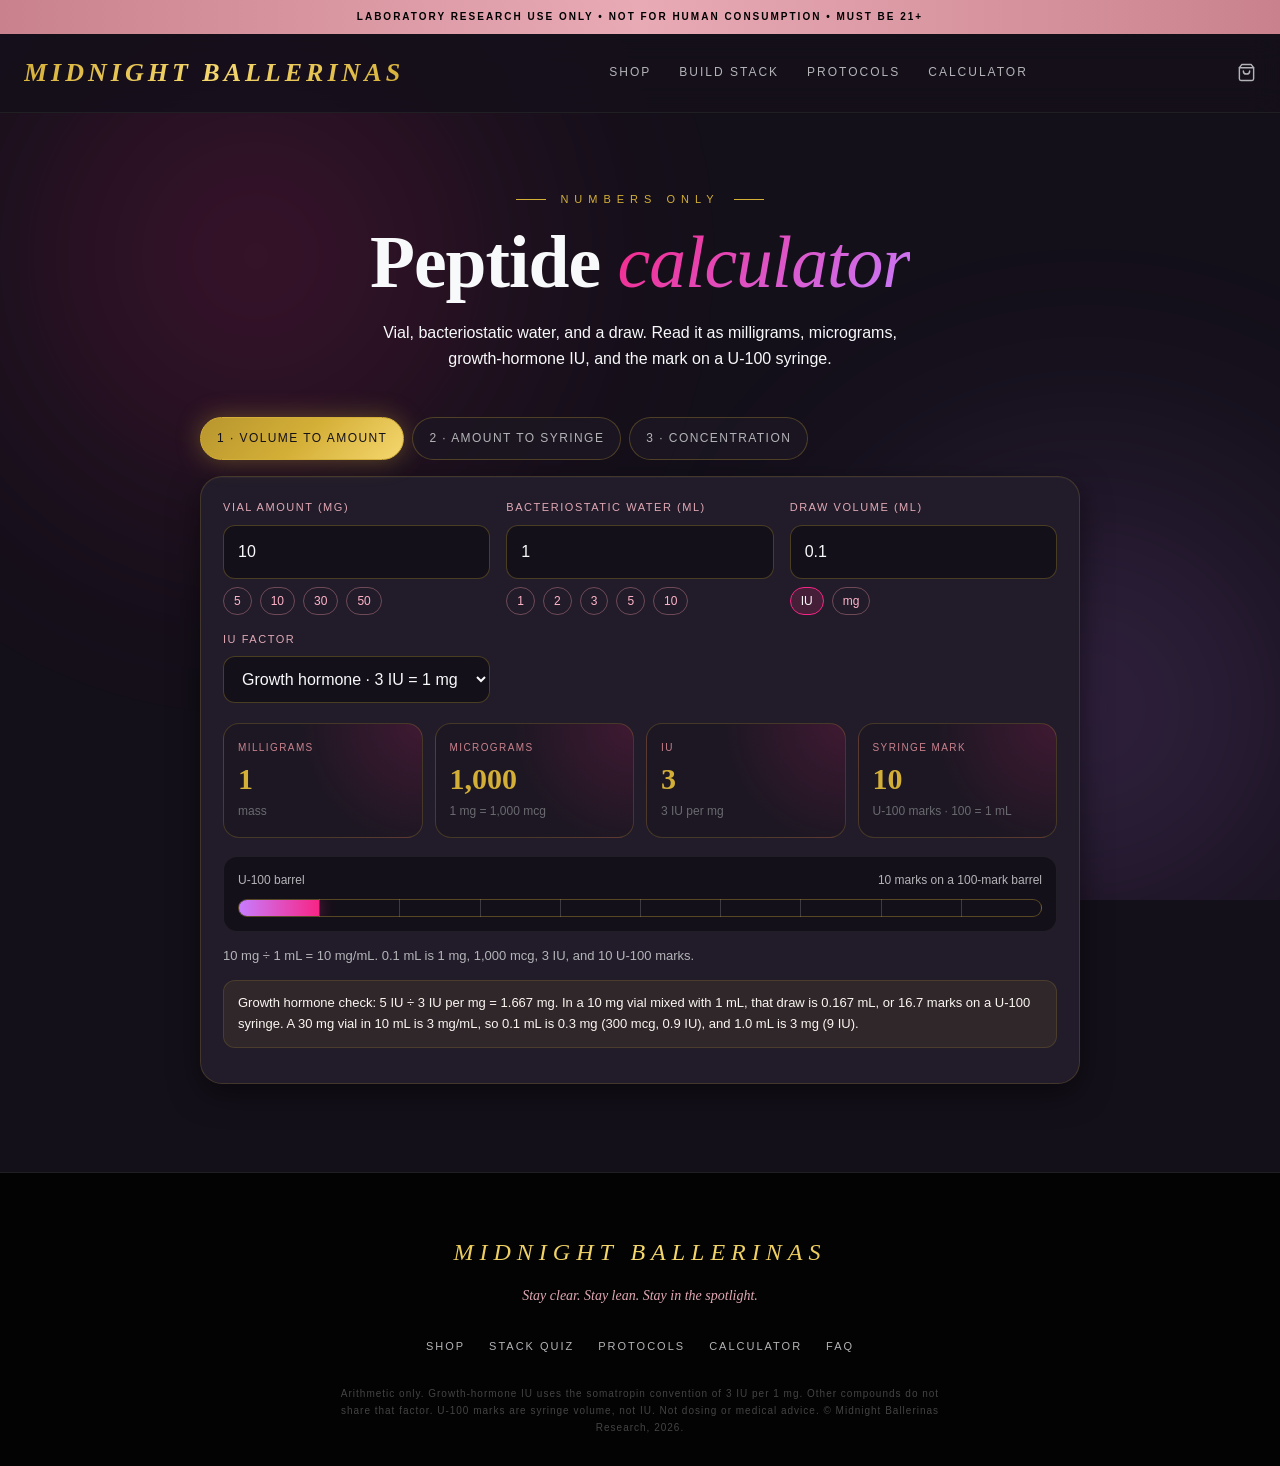
==== calculator.html @ 1d558660 "Add peptide concentration calculator" ====
<!DOCTYPE html>
<html lang="en">
<head>
  <meta charset="UTF-8" />
  <meta name="viewport" content="width=device-width, initial-scale=1.0" />
  <title>Peptide Calculator | Midnight Ballerinas</title>
  <meta name="description" content="Number-only peptide calculator. Vial amount and bacteriostatic water converted to mg, mcg, growth-hormone IU, and U-100 syringe marks." />
  <link rel="stylesheet" href="style.css" />
  <style>
    .calc-page { position: relative; z-index: 1; }
    .calc-hero { text-align: center; padding: 72px 24px 10px; }
    .calc-hero h1 {
      font-family: var(--font-display);
      font-weight: 700;
      font-size: clamp(2.6rem, 7vw, 4.6rem);
      line-height: 0.95;
      margin: 0;
      letter-spacing: -1px;
    }
    .calc-hero h1 em {
      font-style: italic;
      font-weight: 400;
      background: linear-gradient(135deg, var(--neon-pink), var(--neon-purple));
      -webkit-background-clip: text;
      background-clip: text;
      -webkit-text-fill-color: transparent;
    }
    .calc-shell { max-width: 920px; margin: 0 auto; padding: 8px 20px 88px; }
    .calc-tabs { display: flex; gap: 8px; flex-wrap: wrap; margin: 28px 0 16px; }
    .calc-tab {
      appearance: none;
      border: 1px solid rgba(212, 175, 55, 0.28);
      background: rgba(28, 23, 34, 0.8);
      color: var(--text-secondary);
      border-radius: 999px;
      padding: 11px 16px;
      cursor: pointer;
      font: inherit;
      font-size: 12px;
      letter-spacing: 0.12em;
      text-transform: uppercase;
    }
    .calc-tab.active {
      color: #14101a;
      border-color: var(--gold);
      background: linear-gradient(135deg, var(--gold-soft), var(--gold), #f5d76e);
      box-shadow: var(--shadow-glow-gold);
    }
    .calc-card {
      background: var(--card-bg);
      border: 1px solid rgba(212, 175, 55, 0.18);
      border-radius: var(--radius-lg);
      padding: 22px;
      box-shadow: var(--shadow-card);
    }
    .calc-grid { display: grid; grid-template-columns: repeat(auto-fit, minmax(210px, 1fr)); gap: 16px; }
    .calc-field label {
      display: block;
      font-size: 11px;
      letter-spacing: 0.14em;
      text-transform: uppercase;
      margin-bottom: 8px;
      color: var(--rose-gold-soft);
    }
    .calc-field input, .calc-field select {
      width: 100%;
      box-sizing: border-box;
      border-radius: 12px;
      border: 1px solid rgba(212, 175, 55, 0.28);
      background: #14101a;
      color: var(--text-primary);
      padding: 13px 14px;
      font: inherit;
    }
    .calc-field input:focus, .calc-field select:focus {
      outline: none;
      border-color: var(--neon-pink);
      box-shadow: 0 0 0 3px rgba(247, 37, 133, 0.18);
    }
    .calc-presets { display: flex; gap: 8px; flex-wrap: wrap; margin-top: 8px; }
    .calc-presets button, .unit-toggle button {
      appearance: none;
      border: 1px solid rgba(201, 130, 141, 0.45);
      background: transparent;
      color: var(--blush);
      border-radius: 999px;
      padding: 6px 10px;
      cursor: pointer;
      font-size: 12px;
    }
    .calc-presets button:hover, .unit-toggle button:hover { border-color: var(--gold); color: var(--gold); }
    .unit-toggle { display: flex; gap: 8px; margin-top: 8px; }
    .unit-toggle button.active {
      background: rgba(247, 37, 133, 0.16);
      border-color: var(--neon-pink);
      color: var(--text-primary);
    }
    .calc-results { display: grid; grid-template-columns: repeat(4, 1fr); gap: 12px; margin-top: 20px; }
    .calc-result {
      border-radius: 16px;
      padding: 16px 14px;
      background:
        radial-gradient(circle at top right, rgba(247, 37, 133, 0.16), transparent 55%),
        #1c1722;
      border: 1px solid rgba(212, 175, 55, 0.22);
    }
    .calc-result span {
      display: block;
      font-size: 10px;
      letter-spacing: 0.14em;
      text-transform: uppercase;
      color: var(--rose-gold);
    }
    .calc-result strong {
      display: block;
      margin-top: 8px;
      font-family: var(--font-display);
      font-size: 30px;
      font-weight: 600;
      line-height: 1;
      color: var(--gold);
    }
    .calc-result em { display: block; margin-top: 8px; font-style: normal; font-size: 12px; color: var(--text-muted); }
    .syringe {
      margin-top: 18px;
      padding: 14px;
      border-radius: 14px;
      background: #14101a;
      border: 1px solid rgba(255, 255, 255, 0.06);
    }
    .syringe-top { display: flex; justify-content: space-between; font-size: 12px; color: var(--text-secondary); margin-bottom: 8px; }
    .syringe-track {
      height: 18px;
      border-radius: 999px;
      background: repeating-linear-gradient(90deg, rgba(248,249,250,0.18) 0 1px, transparent 1px 10%);
      border: 1px solid rgba(212, 175, 55, 0.35);
      overflow: hidden;
    }
    .syringe-fill {
      height: 100%;
      width: 0;
      background: linear-gradient(90deg, var(--neon-purple), var(--neon-pink));
      box-shadow: 0 0 16px var(--neon-glow);
    }
    .calc-note, .calc-example { margin-top: 14px; font-size: 13px; line-height: 1.6; color: var(--text-secondary); }
    .calc-example {
      padding: 12px 14px;
      border-radius: 12px;
      background: rgba(212, 175, 55, 0.08);
      border: 1px solid rgba(212, 175, 55, 0.16);
      color: var(--clinical-cream);
    }
    @media (max-width: 800px) { .calc-results { grid-template-columns: 1fr 1fr; } }
    @media (max-width: 520px) { .calc-results { grid-template-columns: 1fr; } }
  </style>
</head>
<body>
  <div class="ambient-glow"></div>
  <div class="disclaimer">Laboratory Research Use Only • Not for Human Consumption • Must Be 21+</div>

  <nav>
    <a href="index.html" class="logo">MIDNIGHT BALLERINAS</a>
    <div class="nav-links">
      <a href="shop.html">Shop</a>
      <a href="quiz.html">Build Stack</a>
      <a href="protocols.html">Protocols</a>
      <a href="calculator.html">Calculator</a>
    </div>
    <a href="cart.html" class="nav-cart" aria-label="Basket">
      <svg width="19" height="19" viewBox="0 0 24 24" fill="none" stroke="currentColor" stroke-width="1.8" stroke-linecap="round" stroke-linejoin="round">
        <path d="M6 2L3 6v14a2 2 0 002 2h14a2 2 0 002-2V6l-3-4z"/><line x1="3" y1="6" x2="21" y2="6"/><path d="M16 10a4 4 0 01-8 0"/>
      </svg>
      <span class="nav-cart-badge" style="display:none;">0</span>
    </a>
    <div id="mobile-menu" onclick="document.querySelector('.nav-links').style.display = (document.querySelector('.nav-links').style.display === 'flex' ? 'none' : 'flex')">Menu</div>
  </nav>

  <div class="calc-page">
    <section class="calc-hero">
      <div class="hero-eyebrow">Numbers only</div>
      <h1>Peptide <em>calculator</em></h1>
      <p class="lede" style="max-width: 560px; margin: 22px auto 0;">
        Vial, bacteriostatic water, and a draw. Read it as milligrams, micrograms, growth-hormone IU, and the mark on a U-100 syringe.
      </p>
    </section>

    <div class="calc-shell">
      <div class="calc-tabs" role="tablist">
        <button class="calc-tab active" type="button" data-mode="draw">1 · Volume to amount</button>
        <button class="calc-tab" type="button" data-mode="target">2 · Amount to syringe</button>
        <button class="calc-tab" type="button" data-mode="strength">3 · Concentration</button>
      </div>

      <div class="calc-card">
        <div class="calc-grid">
          <div class="calc-field">
            <label for="vial">Vial amount (mg)</label>
            <input id="vial" type="number" min="0" step="any" value="10" />
            <div class="calc-presets" data-for="vial">
              <button type="button" data-value="5">5</button>
              <button type="button" data-value="10">10</button>
              <button type="button" data-value="30">30</button>
              <button type="button" data-value="50">50</button>
            </div>
          </div>
          <div class="calc-field">
            <label for="water">Bacteriostatic water (mL)</label>
            <input id="water" type="number" min="0" step="any" value="1" />
            <div class="calc-presets" data-for="water">
              <button type="button" data-value="1">1</button>
              <button type="button" data-value="2">2</button>
              <button type="button" data-value="3">3</button>
              <button type="button" data-value="5">5</button>
              <button type="button" data-value="10">10</button>
            </div>
          </div>
          <div class="calc-field" id="draw-field">
            <label for="draw" id="draw-label">Draw volume (mL)</label>
            <input id="draw" type="number" min="0" step="any" value="0.1" />
            <div class="unit-toggle" id="unit-toggle" hidden>
              <button type="button" data-unit="iu" class="active">IU</button>
              <button type="button" data-unit="mg">mg</button>
            </div>
          </div>
          <div class="calc-field">
            <label for="factor">IU factor</label>
            <select id="factor">
              <option value="3">Growth hormone · 3 IU = 1 mg</option>
              <option value="custom">Custom IU per mg</option>
            </select>
            <input id="custom-factor" type="number" min="0" step="any" value="3" hidden style="margin-top:8px;" />
          </div>
        </div>

        <div class="calc-results">
          <div class="calc-result"><span id="mg-label">Milligrams</span><strong id="mg-out">—</strong><em>mass</em></div>
          <div class="calc-result"><span id="mcg-label">Micrograms</span><strong id="mcg-out">—</strong><em>1 mg = 1,000 mcg</em></div>
          <div class="calc-result"><span id="iu-label">IU</span><strong id="iu-out">—</strong><em id="iu-note">somatropin convention</em></div>
          <div class="calc-result"><span id="unit-label">Syringe</span><strong id="unit-out">—</strong><em>U-100 marks · 100 = 1 mL</em></div>
        </div>

        <div class="syringe">
          <div class="syringe-top"><span>U-100 barrel</span><span id="syringe-caption">0 marks</span></div>
          <div class="syringe-track"><div class="syringe-fill" id="syringe-fill"></div></div>
        </div>
        <p class="calc-note" id="formula"></p>
        <p class="calc-example" id="example"></p>
      </div>
    </div>
  </div>

  <footer>
    <div class="footer-logo">MIDNIGHT BALLERINAS</div>
    <div class="footer-tagline">Stay clear. Stay lean. Stay in the spotlight.</div>
    <div class="footer-links">
      <a href="shop.html">Shop</a>
      <a href="quiz.html">Stack Quiz</a>
      <a href="protocols.html">Protocols</a>
      <a href="calculator.html">Calculator</a>
      <a href="faq.html">FAQ</a>
    </div>
    <div class="footer-fineprint">
      Arithmetic only. Growth-hormone IU uses the somatropin convention of 3 IU per 1 mg. Other compounds do not share that factor. U-100 marks are syringe volume, not IU. Not dosing or medical advice.
      © Midnight Ballerinas Research, 2026.
    </div>
  </footer>

  <script src="cart.js"></script>
  <script>
    const vial = document.getElementById('vial');
    const water = document.getElementById('water');
    const draw = document.getElementById('draw');
    const factorSelect = document.getElementById('factor');
    const customFactor = document.getElementById('custom-factor');
    const drawField = document.getElementById('draw-field');
    const drawLabel = document.getElementById('draw-label');
    const unitToggle = document.getElementById('unit-toggle');
    let mode = 'draw';
    let targetUnit = 'iu';

    function fmt(n, digits) {
      if (!Number.isFinite(n)) return '—';
      const abs = Math.abs(n);
      const d = digits != null ? digits : (abs >= 100 ? 1 : abs >= 10 ? 2 : 3);
      return n.toLocaleString('en-GB', { maximumFractionDigits: d });
    }

    function iuPerMg() {
      if (factorSelect.value === 'custom') return Number(customFactor.value);
      return Number(factorSelect.value);
    }

    function calculate() {
      const vialMg = Number(vial.value);
      const waterMl = Number(water.value);
      const third = Number(draw.value);
      const factor = iuPerMg();
      const perMl = vialMg > 0 && waterMl > 0 ? vialMg / waterMl : NaN;
      const factorOk = factor > 0;
      let mg = NaN;
      let volume = NaN;

      if (mode === 'draw') {
        volume = third;
        mg = perMl * third;
      } else if (mode === 'strength') {
        volume = 1;
        mg = perMl;
      } else if (targetUnit === 'iu') {
        mg = factorOk ? third / factor : NaN;
        volume = mg / perMl;
      } else {
        mg = third;
        volume = third / perMl;
      }

      const ok = Number.isFinite(mg) && Number.isFinite(volume) && volume >= 0 && (mode === 'strength' || third > 0);
      const mcg = mg * 1000;
      const iu = mg * factor;
      const marks = volume * 100;

      document.getElementById('mg-label').textContent = mode === 'strength' ? 'Milligrams / mL' : 'Milligrams';
      document.getElementById('mcg-label').textContent = mode === 'strength' ? 'Micrograms / mL' : 'Micrograms';
      document.getElementById('iu-label').textContent = mode === 'strength' ? 'IU / mL' : 'IU';
      document.getElementById('unit-label').textContent = mode === 'strength' ? 'Syringe / mL' : 'Syringe mark';
      document.getElementById('mg-out').textContent = ok ? fmt(mg) : '—';
      document.getElementById('mcg-out').textContent = ok ? fmt(mcg, 1) : '—';
      document.getElementById('iu-out').textContent = ok && factorOk ? fmt(iu) : '—';
      document.getElementById('unit-out').textContent = ok ? fmt(marks, 1) : '—';
      document.getElementById('iu-note').textContent = factorOk ? fmt(factor, 3) + ' IU per mg' : 'set an IU factor';

      const fill = document.getElementById('syringe-fill');
      const pct = ok ? Math.max(0, Math.min(100, marks)) : 0;
      fill.style.width = pct + '%';
      document.getElementById('syringe-caption').textContent = ok
        ? fmt(marks, 1) + ' marks on a 100-mark barrel' + (marks > 100 ? ' · more than 1 mL' : '')
        : '0 marks';

      if (!ok) {
        document.getElementById('formula').textContent = 'Enter a vial amount and a water volume above zero.';
        document.getElementById('example').textContent = '';
        return;
      }

      if (mode === 'draw') {
        document.getElementById('formula').textContent =
          fmt(vialMg) + ' mg ÷ ' + fmt(waterMl) + ' mL = ' + fmt(perMl) + ' mg/mL. ' +
          fmt(volume) + ' mL is ' + fmt(mg) + ' mg, ' + fmt(mcg, 1) + ' mcg, ' + fmt(iu) + ' IU, and ' + fmt(marks, 1) + ' U-100 marks.';
      } else if (mode === 'target') {
        document.getElementById('formula').textContent =
          fmt(iu) + ' IU ÷ ' + fmt(factor, 3) + ' IU/mg = ' + fmt(mg) + ' mg. ' +
          fmt(mg) + ' mg ÷ ' + fmt(perMl) + ' mg/mL = ' + fmt(volume, 3) + ' mL, which is ' + fmt(marks, 1) + ' marks on a U-100 syringe.';
      } else {
        document.getElementById('formula').textContent =
          fmt(vialMg) + ' mg ÷ ' + fmt(waterMl) + ' mL = ' + fmt(perMl) + ' mg/mL, ' + fmt(mcg, 1) + ' mcg/mL, ' + fmt(iu) + ' IU/mL. One millilitre is 100 U-100 marks.';
      }

      document.getElementById('example').textContent =
        'Growth hormone check: 5 IU ÷ 3 IU per mg = 1.667 mg. In a 10 mg vial mixed with 1 mL, that draw is 0.167 mL, or 16.7 marks on a U-100 syringe. A 30 mg vial in 10 mL is 3 mg/mL, so 0.1 mL is 0.3 mg (300 mcg, 0.9 IU), and 1.0 mL is 3 mg (9 IU).';
    }

    document.querySelectorAll('.calc-tab').forEach((tab) => {
      tab.addEventListener('click', () => {
        mode = tab.dataset.mode;
        document.querySelectorAll('.calc-tab').forEach((t) => t.classList.toggle('active', t === tab));
        drawField.style.display = mode === 'strength' ? 'none' : '';
        unitToggle.hidden = mode !== 'target';
        drawLabel.textContent = mode === 'target'
          ? (targetUnit === 'iu' ? 'Target amount (IU)' : 'Target amount (mg)')
          : 'Draw volume (mL)';
        if (mode === 'target' && (draw.value === '0.1' || draw.value === '0.167')) draw.value = targetUnit === 'iu' ? '5' : '1.667';
        if (mode === 'draw' && (draw.value === '5' || draw.value === '1.667')) draw.value = '0.167';
        calculate();
      });
    });

    unitToggle.addEventListener('click', (event) => {
      const button = event.target.closest('button');
      if (!button) return;
      targetUnit = button.dataset.unit;
      unitToggle.querySelectorAll('button').forEach((b) => b.classList.toggle('active', b === button));
      drawLabel.textContent = targetUnit === 'iu' ? 'Target amount (IU)' : 'Target amount (mg)';
      draw.value = targetUnit === 'iu' ? '5' : '1.667';
      calculate();
    });

    document.querySelectorAll('.calc-presets').forEach((row) => {
      row.addEventListener('click', (event) => {
        const button = event.target.closest('button');
        if (!button) return;
        document.getElementById(row.dataset.for).value = button.dataset.value;
        calculate();
      });
    });

    factorSelect.addEventListener('change', () => {
      customFactor.hidden = factorSelect.value !== 'custom';
      calculate();
    });
    [vial, water, draw, customFactor].forEach((input) => input.addEventListener('input', calculate));
    calculate();
  </script>
</body>
</html>
---- style.css ----
/* ============================================
   MIDNIGHT BALLERINA — Dark Glamour System
   ============================================ */

:root {
  --bg-dark: #14101a;
  --bg-elevated: #1c1722;
  --card-bg: #221c2a;
  --card-bg-hover: #2a2233;
  --border-subtle: #1f1f24;
  --border-gold: #2a2317;

  --gold: #D4AF37;
  --gold-soft: #b8962e;
  --gold-glow: rgba(212, 175, 55, 0.35);

  --neon-pink: #F72585;
  --neon-pink-soft: #ff6ba8;
  --neon-purple: #C77DFF;
  --neon-glow: rgba(247, 37, 133, 0.45);

  --rose-gold: #C9828D;
  --rose-gold-soft: #e0a8b4;
  --blush: #FFB4C8;
  --clinical-white: #F8F9FA;
  --clinical-cream: #faf6f1;

  --text-primary: #F8F9FA;
  --text-secondary: #b4b4b8;
  --text-muted: #6a6a70;

  --font-display: 'Playfair Display', 'Cormorant Garamond', Georgia, serif;
  --font-sans: 'Inter', -apple-system, BlinkMacSystemFont, 'Segoe UI', sans-serif;

  --radius-sm: 8px;
  --radius-md: 14px;
  --radius-lg: 22px;

  --shadow-card: 0 10px 30px rgba(0, 0, 0, 0.5), 0 1px 0 rgba(255, 255, 255, 0.03) inset;
  --shadow-glow-pink: 0 0 30px rgba(247, 37, 133, 0.4), 0 0 60px rgba(199, 125, 255, 0.25);
  --shadow-glow-gold: 0 0 25px rgba(212, 175, 55, 0.35);

  --ease: cubic-bezier(0.22, 1, 0.36, 1);
}

* {
  box-sizing: border-box;
}

html {
  scroll-behavior: smooth;
}

body {
  background-color: var(--bg-dark);
  color: var(--text-primary);
  font-family: var(--font-sans);
  margin: 0;
  padding: 0;
  overflow-x: hidden;
  -webkit-font-smoothing: antialiased;
  -moz-osx-font-smoothing: grayscale;
  line-height: 1.6;
}

/* Typography fallbacks via Google Fonts */
@import url('https://fonts.googleapis.com/css2?family=Inter:wght@300;400;500;600;700&family=Playfair+Display:ital,wght@0,400;0,600;0,700;0,900;1,400&display=swap');

img { max-width: 100%; display: block; }
a { color: inherit; }

/* ============================================
   AMBIENT BACKGROUND GLOW
   ============================================ */
.ambient-glow {
  position: fixed;
  inset: 0;
  pointer-events: none;
  z-index: 0;
  overflow: hidden;
}
.ambient-glow::before,
.ambient-glow::after {
  content: '';
  position: absolute;
  width: 60vw;
  height: 60vw;
  border-radius: 50%;
  filter: blur(120px);
  opacity: 0.25;
  animation: drift 22s ease-in-out infinite alternate;
}
.ambient-glow::before {
  background: radial-gradient(circle, var(--neon-pink), transparent 60%);
  top: -10vw;
  left: -10vw;
}
.ambient-glow::after {
  background: radial-gradient(circle, var(--neon-purple), transparent 60%);
  bottom: -15vw;
  right: -15vw;
  animation-delay: -8s;
}
@keyframes drift {
  0%   { transform: translate(0, 0) scale(1); }
  100% { transform: translate(40px, -30px) scale(1.15); }
}

/* ============================================
   DISCLAIMER STRIP
   ============================================ */
.disclaimer {
  background: linear-gradient(90deg, var(--gold-soft), var(--gold), var(--gold-soft));
  color: #000;
  font-size: 10px;
  text-align: center;
  padding: 9px 12px;
  font-weight: 800;
  text-transform: uppercase;
  letter-spacing: 2px;
  position: relative;
  z-index: 10;
}

/* ============================================
   NAVIGATION
   ============================================ */
nav {
  display: flex;
  justify-content: space-between;
  align-items: center;
  padding: 18px 24px;
  border-bottom: 1px solid var(--border-subtle);
  background: rgba(20, 16, 26, 0.85);
  backdrop-filter: blur(14px);
  -webkit-backdrop-filter: blur(14px);
  position: sticky;
  top: 0;
  z-index: 50;
}

.logo {
  font-family: var(--font-display);
  font-style: italic;
  font-weight: 700;
  font-size: 26px;
  letter-spacing: 4px;
  background: linear-gradient(135deg, var(--gold) 0%, #f5d76e 50%, var(--gold) 100%);
  -webkit-background-clip: text;
  background-clip: text;
  -webkit-text-fill-color: transparent;
  text-decoration: none;
}

.nav-links {
  display: none;
  gap: 28px;
  font-size: 12px;
  letter-spacing: 2px;
  text-transform: uppercase;
}
.nav-links a {
  text-decoration: none;
  color: var(--text-secondary);
  transition: color 0.3s var(--ease);
  position: relative;
}
.nav-links a:hover { color: var(--neon-pink); }
.nav-links a::after {
  content: '';
  position: absolute;
  left: 0; bottom: -6px;
  width: 0; height: 1px;
  background: var(--neon-pink);
  transition: width 0.4s var(--ease);
}
.nav-links a:hover::after { width: 100%; }

#mobile-menu {
  font-size: 11px;
  letter-spacing: 3px;
  text-transform: uppercase;
  color: var(--neon-pink);
  cursor: pointer;
  font-weight: 600;
  padding: 8px 14px;
  border: 1px solid var(--neon-pink);
  border-radius: 30px;
  transition: all 0.3s var(--ease);
}
#mobile-menu:hover {
  background: var(--neon-pink);
  color: #000;
  box-shadow: 0 0 18px var(--neon-glow);
}

@media (min-width: 768px) {
  .nav-links { display: flex; }
  #mobile-menu { display: none; }
}

/* ============================================
   HERO
   ============================================ */
.hero {
  min-height: 100vh;
  display: flex;
  flex-direction: column;
  justify-content: center;
  align-items: center;
  text-align: center;
  padding: 0;
  position: relative;
  overflow: hidden;
  background: var(--bg-dark);
}

/* ── Cinematic Slideshow ──────────────────────── */
.hero-slides {
  position: absolute;
  inset: 0;
  z-index: 0;
}

.hero-slide {
  position: absolute;
  inset: 0;
  background-size: cover;
  background-position: center 40%;
  opacity: 0;
  transform: scale(1.06);
  transition:
    opacity 1.8s cubic-bezier(0.4, 0, 0.2, 1),
    transform 7s cubic-bezier(0.0, 0.0, 0.2, 1);
  will-change: opacity, transform;
}

.hero-slide.active {
  opacity: 1;
  transform: scale(1.0);
}

/* Slide-specific focal points */
.hero-slide:nth-child(1) { background-position: center 38%; } /* Encore — BPC-157/TB-500 purple velvet */
.hero-slide:nth-child(2) { background-position: center 48%; } /* Group lineup */
.hero-slide:nth-child(3) { background-position: center 52%; } /* Stage Lean — Retatrutide */
.hero-slide:nth-child(4) { background-position: center 55%; } /* Velvet Skin — GHK-Cu */
.hero-slide:nth-child(5) { background-position: center 40%; } /* MT-2 nasal spray */

/* Multi-layer overlay: cinematic vignette + brand tint */
.hero-bg-overlay {
  position: absolute;
  inset: 0;
  z-index: 1;
  background:
    linear-gradient(to bottom,
      rgba(20, 16, 26, 0.45) 0%,
      rgba(20, 16, 26, 0.25) 35%,
      rgba(20, 16, 26, 0.65) 70%,
      rgba(20, 16, 26, 0.97) 100%),
    radial-gradient(ellipse at 25% 55%, rgba(199, 125, 255, 0.14), transparent 55%),
    radial-gradient(ellipse at 75% 25%, rgba(247, 37, 133, 0.10), transparent 50%);
}

/* Slide dot indicators */
.hero-indicators {
  position: absolute;
  bottom: 32px;
  left: 50%;
  transform: translateX(-50%);
  z-index: 10;
  display: flex;
  gap: 10px;
  align-items: center;
}
.hero-dot {
  width: 6px;
  height: 6px;
  border-radius: 50%;
  background: rgba(255, 255, 255, 0.25);
  cursor: pointer;
  transition: all 0.4s ease;
  border: 1px solid rgba(255,255,255,0.1);
}
.hero-dot.active {
  width: 22px;
  border-radius: 3px;
  background: var(--gold);
  border-color: var(--gold);
  box-shadow: 0 0 8px var(--gold-glow);
}

/* Content sits above all layers */
.hero-content-wrap {
  position: relative;
  z-index: 2;
  display: flex;
  flex-direction: column;
  align-items: center;
  padding: 120px 24px 80px;
  width: 100%;
}

.hero::before {
  content: '';
  position: absolute;
  inset: 0;
  z-index: 1;
  background-image:
    linear-gradient(rgba(212, 175, 55, 0.03) 1px, transparent 1px),
    linear-gradient(90deg, rgba(212, 175, 55, 0.03) 1px, transparent 1px);
  background-size: 60px 60px;
  mask-image: radial-gradient(ellipse at center, black 20%, transparent 70%);
  -webkit-mask-image: radial-gradient(ellipse at center, black 20%, transparent 70%);
  pointer-events: none;
}

.hero-eyebrow {
  font-size: 11px;
  letter-spacing: 6px;
  text-transform: uppercase;
  color: var(--gold);
  margin-bottom: 20px;
  font-weight: 500;
  position: relative;
  display: inline-block;
}
.hero-eyebrow::before,
.hero-eyebrow::after {
  content: '';
  display: inline-block;
  width: 30px; height: 1px;
  background: var(--gold);
  vertical-align: middle;
  margin: 0 14px;
}

.hero h1 {
  font-family: var(--font-display);
  font-weight: 700;
  font-size: clamp(3rem, 12vw, 6.5rem);
  line-height: 0.92;
  margin: 0;
  letter-spacing: -2px;
  position: relative;
  z-index: 1;
  text-shadow: 0 4px 40px rgba(0,0,0,0.6);
}
.hero h1 .accent {
  font-style: italic;
  font-weight: 400;
  background: linear-gradient(135deg, var(--neon-pink), var(--neon-purple));
  -webkit-background-clip: text;
  background-clip: text;
  -webkit-text-fill-color: transparent;
  filter: drop-shadow(0 0 30px var(--neon-glow));
}

.hero p.lede {
  color: rgba(248, 249, 250, 0.85);
  max-width: 420px;
  margin: 28px auto 36px;
  font-size: 16px;
  line-height: 1.7;
  position: relative;
  z-index: 1;
}

/* Hero stats row */
.hero-stats {
  display: flex;
  gap: 30px;
  margin-top: 50px;
  position: relative;
  z-index: 1;
}
.hero-stat {
  text-align: center;
}
.hero-stat-num {
  font-family: var(--font-display);
  font-size: 28px;
  color: var(--gold);
  font-weight: 700;
}
.hero-stat-label {
  font-size: 9px;
  letter-spacing: 2px;
  text-transform: uppercase;
  color: var(--text-muted);
  margin-top: 4px;
}

/* ============================================
   BUTTONS
   ============================================ */
.btn-neon {
  display: inline-block;
  background: linear-gradient(45deg, var(--neon-pink), var(--neon-purple));
  color: #fff;
  padding: 18px 38px;
  border-radius: 50px;
  text-decoration: none;
  font-weight: 700;
  font-size: 13px;
  letter-spacing: 3px;
  text-transform: uppercase;
  border: none;
  cursor: pointer;
  position: relative;
  box-shadow: 0 0 25px var(--neon-glow), inset 0 1px 0 rgba(255, 255, 255, 0.2);
  transition: transform 0.4s var(--ease), box-shadow 0.4s var(--ease);
  z-index: 1;
}
.btn-neon::before {
  content: '';
  position: absolute;
  inset: -2px;
  border-radius: 50px;
  background: linear-gradient(45deg, var(--neon-pink), var(--neon-purple), var(--neon-pink));
  background-size: 200% 200%;
  z-index: -1;
  opacity: 0;
  transition: opacity 0.4s var(--ease);
  animation: shimmer 3s linear infinite;
}
@keyframes shimmer {
  0% { background-position: 0% 50%; }
  100% { background-position: 200% 50%; }
}
.btn-neon:hover {
  transform: translateY(-2px) scale(1.02);
  box-shadow: 0 8px 40px var(--neon-glow), inset 0 1px 0 rgba(255, 255, 255, 0.3);
}
.btn-neon:hover::before { opacity: 1; }

.btn-gold {
  display: inline-block;
  background: linear-gradient(135deg, var(--gold-soft), var(--gold), var(--gold-soft));
  color: #000;
  padding: 18px 38px;
  border-radius: 50px;
  text-decoration: none;
  font-weight: 800;
  font-size: 13px;
  letter-spacing: 3px;
  text-transform: uppercase;
  border: none;
  cursor: pointer;
  box-shadow: var(--shadow-glow-gold), inset 0 1px 0 rgba(255, 255, 255, 0.4);
  transition: transform 0.4s var(--ease), box-shadow 0.4s var(--ease);
}
.btn-gold:hover {
  transform: translateY(-2px);
  box-shadow: 0 10px 40px var(--gold-glow), inset 0 1px 0 rgba(255, 255, 255, 0.5);
}

.btn-ghost {
  display: inline-block;
  background: transparent;
  color: var(--text-primary);
  padding: 16px 32px;
  border-radius: 50px;
  text-decoration: none;
  font-weight: 600;
  font-size: 12px;
  letter-spacing: 3px;
  text-transform: uppercase;
  border: 1px solid var(--border-subtle);
  cursor: pointer;
  transition: all 0.3s var(--ease);
}
.btn-ghost:hover {
  border-color: var(--gold);
  color: var(--gold);
}

/* Hero-specific ghost button — velvety purple */
.hero .btn-ghost {
  background: rgba(88, 28, 135, 0.72);
  border-color: rgba(199, 125, 255, 0.45);
  color: var(--text-primary);
  backdrop-filter: blur(8px);
  -webkit-backdrop-filter: blur(8px);
  box-shadow: 0 0 20px rgba(88, 28, 135, 0.35), inset 0 1px 0 rgba(255,255,255,0.08);
}
.hero .btn-ghost:hover {
  background: rgba(109, 40, 170, 0.88);
  border-color: rgba(199, 125, 255, 0.75);
  color: #fff;
  box-shadow: 0 0 30px rgba(109, 40, 170, 0.55), inset 0 1px 0 rgba(255,255,255,0.12);
}

/* ============================================
   SECTION HEADERS
   ============================================ */
.section {
  padding: 80px 24px;
  position: relative;
  z-index: 1;
}
.section-header {
  text-align: center;
  margin-bottom: 50px;
}
.section-eyebrow {
  font-size: 10px;
  letter-spacing: 5px;
  text-transform: uppercase;
  color: var(--gold);
  margin-bottom: 16px;
  font-weight: 500;
}
.section-title {
  font-family: var(--font-display);
  font-size: clamp(2rem, 7vw, 3.5rem);
  font-weight: 700;
  line-height: 1.05;
  margin: 0 0 16px;
  letter-spacing: -0.5px;
}
.section-title .italic {
  font-style: italic;
  font-weight: 400;
  color: var(--rose-gold-soft);
}
.section-sub {
  color: var(--text-secondary);
  max-width: 520px;
  margin: 0 auto;
  font-size: 14px;
}

/* ============================================
   PRODUCT GRID & CARDS
   ============================================ */
.product-grid {
  display: grid;
  grid-template-columns: repeat(2, 1fr);
  gap: 14px;
  max-width: 1200px;
  margin: 0 auto;
}
@media (min-width: 768px) {
  .product-grid { grid-template-columns: repeat(3, 1fr); gap: 20px; }
}
@media (min-width: 1100px) {
  .product-grid { grid-template-columns: repeat(4, 1fr); }
}

.product-card {
  background: linear-gradient(180deg, var(--card-bg) 0%, #160f1e 100%);
  border: 1px solid var(--border-subtle);
  border-radius: var(--radius-md);
  padding: 24px 20px 24px;
  position: relative;
  overflow: hidden;
  cursor: pointer;
  transition: transform 0.5s var(--ease), border-color 0.4s var(--ease), box-shadow 0.4s var(--ease);
  text-decoration: none;
  color: inherit;
  display: flex;
  flex-direction: column;
  min-height: 320px;
}
.product-card::before {
  content: '';
  position: absolute;
  inset: -1px;
  border-radius: var(--radius-md);
  padding: 1px;
  background: linear-gradient(135deg, transparent, var(--neon-pink), transparent 60%);
  -webkit-mask: linear-gradient(#fff 0 0) content-box, linear-gradient(#fff 0 0);
  mask: linear-gradient(#fff 0 0) content-box, linear-gradient(#fff 0 0);
  -webkit-mask-composite: xor;
  mask-composite: exclude;
  opacity: 0;
  transition: opacity 0.4s var(--ease);
  pointer-events: none;
}
.product-card:hover {
  transform: translateY(-6px);
  border-color: transparent;
  box-shadow: 0 20px 50px rgba(247, 37, 133, 0.18), 0 0 0 1px rgba(247, 37, 133, 0.25);
}
.product-card:hover::before { opacity: 1; }

/* Link wrapper inside card — takes up flex space, no underline */
.product-card-link {
  display: flex;
  flex-direction: column;
  flex: 1;
  text-decoration: none;
  color: inherit;
  min-width: 0;
}

.product-tag {
  font-size: 9px;
  letter-spacing: 2px;
  text-transform: uppercase;
  color: var(--gold);
  font-weight: 600;
  margin-bottom: 14px;
  display: inline-block;
}
.product-name {
  color: var(--neon-pink);
  font-weight: 700;
  font-size: 14px;
  letter-spacing: 1.5px;
  text-transform: uppercase;
  margin-bottom: 8px;
}
.product-desc {
  font-size: 12.5px;
  color: var(--text-secondary);
  line-height: 1.55;
  margin: 0 0 18px;
  flex: 1;
}
.product-badge-spray {
  display: inline-block;
  font-size: 9px;
  letter-spacing: 2px;
  text-transform: uppercase;
  font-weight: 700;
  color: var(--neon-purple);
  border: 1px solid rgba(199, 125, 255, 0.35);
  background: rgba(199, 125, 255, 0.08);
  border-radius: 20px;
  padding: 4px 10px;
  margin-bottom: 10px;
}
.product-badge-dual {
  display: inline-block;
  font-size: 9px;
  letter-spacing: 2px;
  text-transform: uppercase;
  font-weight: 700;
  color: var(--gold);
  border: 1px solid rgba(212, 175, 55, 0.35);
  background: rgba(212, 175, 55, 0.07);
  border-radius: 20px;
  padding: 4px 10px;
  margin-bottom: 10px;
}
.product-meta {
  display: flex;
  justify-content: space-between;
  align-items: center;
  padding-top: 14px;
  border-top: 1px solid var(--border-subtle);
}
.product-price {
  font-family: var(--font-display);
  font-size: 20px;
  color: var(--clinical-white);
  font-weight: 600;
}
.product-price .currency {
  font-size: 12px;
  color: var(--text-muted);
  vertical-align: super;
  margin-right: 2px;
}
.product-cta {
  font-size: 10px;
  letter-spacing: 2px;
  text-transform: uppercase;
  color: var(--gold);
  font-weight: 600;
}

/* Product image slot */
.product-img {
  aspect-ratio: 4 / 3;
  margin: -24px -20px 20px;
  border-radius: var(--radius-md) var(--radius-md) 0 0;
  overflow: hidden;
  background: linear-gradient(135deg, #221c2a, #14101a);
  display: flex;
  align-items: center;
  justify-content: center;
}
.product-img img { width: 100%; height: 100%; object-fit: cover; object-position: center center; }

/* ============================================
   QUIZ
   ============================================ */
.quiz-shell {
  max-width: 560px;
  margin: 60px auto;
  padding: 0 20px;
}
.quiz-container {
  background: linear-gradient(180deg, var(--card-bg) 0%, #0a0a0d 100%);
  border: 1px solid var(--border-gold);
  border-radius: var(--radius-lg);
  padding: 36px 28px;
  position: relative;
  overflow: hidden;
  box-shadow: var(--shadow-card);
}
.quiz-container::before {
  content: '';
  position: absolute;
  top: 0; left: 0; right: 0;
  height: 1px;
  background: linear-gradient(90deg, transparent, var(--gold), transparent);
}

.quiz-progress {
  display: flex;
  align-items: center;
  gap: 10px;
  margin-bottom: 28px;
}
.quiz-progress-track {
  flex: 1;
  height: 3px;
  background: var(--border-subtle);
  border-radius: 2px;
  overflow: hidden;
}
.quiz-progress-bar {
  height: 100%;
  width: 33%;
  background: linear-gradient(90deg, var(--neon-pink), var(--neon-purple));
  border-radius: 2px;
  transition: width 0.6s var(--ease);
  box-shadow: 0 0 10px var(--neon-glow);
}
.quiz-progress-label {
  font-size: 10px;
  letter-spacing: 2px;
  color: var(--gold);
  font-weight: 600;
  white-space: nowrap;
}

.quiz-step {
  animation: fadeUp 0.6s var(--ease);
}
@keyframes fadeUp {
  from { opacity: 0; transform: translateY(14px); }
  to   { opacity: 1; transform: translateY(0); }
}

.quiz-question-num {
  font-family: var(--font-display);
  font-style: italic;
  color: var(--rose-gold);
  font-size: 13px;
  margin-bottom: 8px;
}
.quiz-question {
  font-family: var(--font-display);
  font-size: 26px;
  font-weight: 600;
  margin: 0 0 28px;
  line-height: 1.2;
}

.quiz-option {
  display: flex;
  align-items: center;
  justify-content: space-between;
  width: 100%;
  background: rgba(255, 255, 255, 0.02);
  border: 1px solid var(--border-subtle);
  color: var(--text-primary);
  padding: 18px 20px;
  border-radius: var(--radius-md);
  margin-bottom: 10px;
  cursor: pointer;
  font-family: var(--font-sans);
  font-size: 14px;
  text-align: left;
  transition: all 0.3s var(--ease);
}
.quiz-option:hover {
  border-color: var(--neon-pink);
  background: rgba(255, 0, 255, 0.06);
  transform: translateX(4px);
}
.quiz-option-label {
  display: flex;
  flex-direction: column;
  gap: 2px;
}
.quiz-option-title {
  font-weight: 600;
  font-size: 14px;
}
.quiz-option-sub {
  font-size: 11px;
  color: var(--text-muted);
  letter-spacing: 1px;
  text-transform: uppercase;
}
.quiz-option-arrow {
  color: var(--neon-pink);
  font-size: 18px;
  transition: transform 0.3s var(--ease);
}
.quiz-option:hover .quiz-option-arrow { transform: translateX(4px); }

/* Q1 multi-select checkbox cards */
.quiz-option-check {
  width: 22px;
  height: 22px;
  border: 2px solid var(--border-subtle);
  border-radius: 6px;
  display: flex;
  align-items: center;
  justify-content: center;
  flex-shrink: 0;
  font-size: 12px;
  color: #fff;
  transition: all 0.3s var(--ease);
}
.quiz-option.selected {
  border-color: var(--neon-pink);
  background: rgba(255, 0, 255, 0.08);
  transform: translateX(4px);
}
.quiz-option.selected .quiz-option-check {
  background: var(--neon-pink);
  border-color: var(--neon-pink);
  box-shadow: 0 0 10px var(--neon-glow);
}
.quiz-continue {
  display: block;
  width: 100%;
  background: linear-gradient(45deg, var(--neon-pink), var(--neon-purple));
  color: #fff;
  padding: 18px;
  border-radius: var(--radius-md);
  border: none;
  cursor: pointer;
  font-family: var(--font-sans);
  font-size: 13px;
  font-weight: 700;
  letter-spacing: 3px;
  text-transform: uppercase;
  margin-top: 20px;
  opacity: 0.35;
  pointer-events: none;
  transition: opacity 0.3s var(--ease), transform 0.3s var(--ease), box-shadow 0.3s var(--ease);
}
.quiz-continue.enabled {
  opacity: 1;
  pointer-events: auto;
  box-shadow: 0 0 25px var(--neon-glow);
}
.quiz-continue.enabled:hover {
  transform: translateY(-2px);
  box-shadow: 0 6px 35px var(--neon-glow);
}
.quiz-multiselect-hint {
  font-size: 11px;
  color: var(--text-muted);
  letter-spacing: 1px;
  text-transform: uppercase;
  margin-bottom: 18px;
}

/* Result — Clinical Luxe */
.quiz-result {
  background: linear-gradient(180deg, var(--clinical-cream) 0%, #ffffff 100%);
  color: #1a1416;
  border: 1px solid var(--rose-gold);
  border-radius: var(--radius-lg);
  padding: 36px 28px;
  position: relative;
  overflow: hidden;
  animation: fadeUp 0.7s var(--ease);
}
.quiz-result::before {
  content: '';
  position: absolute;
  top: 0; left: 0; right: 0;
  height: 1px;
  background: linear-gradient(90deg, transparent, var(--rose-gold), transparent);
}
.quiz-result-eyebrow {
  font-size: 10px;
  letter-spacing: 4px;
  text-transform: uppercase;
  color: var(--rose-gold);
  font-weight: 600;
  margin-bottom: 12px;
}
.quiz-result-name {
  font-family: var(--font-display);
  font-size: 32px;
  font-weight: 700;
  line-height: 1.1;
  margin: 0 0 18px;
  color: #1a1416;
}
.quiz-result-name em {
  font-weight: 400;
  color: var(--rose-gold);
}
.quiz-result-desc {
  font-size: 14px;
  line-height: 1.7;
  color: #4a3f42;
  margin-bottom: 24px;
}
.quiz-result-items {
  display: flex;
  flex-direction: column;
  gap: 8px;
  margin-bottom: 28px;
}
.quiz-result-item {
  display: flex;
  align-items: center;
  justify-content: space-between;
  padding: 14px 16px;
  background: rgba(183, 110, 121, 0.08);
  border: 1px solid rgba(183, 110, 121, 0.2);
  border-radius: var(--radius-sm);
  font-size: 13px;
}
.quiz-result-item-name {
  font-weight: 600;
  color: #1a1416;
}
.quiz-result-item-dose {
  font-size: 11px;
  color: var(--rose-gold);
  letter-spacing: 1px;
  text-transform: uppercase;
}
.quiz-result-total {
  display: flex;
  justify-content: space-between;
  align-items: baseline;
  padding: 14px 0;
  border-top: 1px solid rgba(183, 110, 121, 0.3);
  margin-bottom: 24px;
}
.quiz-result-total-label {
  font-size: 11px;
  letter-spacing: 2px;
  text-transform: uppercase;
  color: #6a5a5e;
}
.quiz-result-total-amount {
  font-family: var(--font-display);
  font-size: 28px;
  font-weight: 700;
  color: #1a1416;
}
.quiz-result-total-strike {
  font-size: 14px;
  color: #a08a8e;
  text-decoration: line-through;
  margin-right: 8px;
  font-family: var(--font-sans);
}
.quiz-restart {
  display: block;
  margin-top: 16px;
  text-align: center;
  font-size: 11px;
  letter-spacing: 2px;
  color: #6a5a5e;
  text-transform: uppercase;
  text-decoration: none;
  cursor: pointer;
}
.quiz-restart:hover { color: var(--rose-gold); }

/* ============================================
   FEATURED BUNDLE / CLINICAL LUXE BLOCK
   ============================================ */
.bundle-feature {
  background: linear-gradient(135deg, var(--clinical-cream) 0%, #fff 100%);
  color: #1a1416;
  padding: 70px 24px;
  position: relative;
  overflow: hidden;
}
.bundle-feature-inner {
  max-width: 1100px;
  margin: 0 auto;
  display: grid;
  gap: 40px;
}
@media (min-width: 880px) {
  .bundle-feature-inner { grid-template-columns: 1fr 1fr; align-items: center; }
}
.bundle-feature-eyebrow {
  font-size: 10px;
  letter-spacing: 5px;
  text-transform: uppercase;
  color: var(--rose-gold);
  font-weight: 600;
  margin-bottom: 14px;
}
.bundle-feature h2 {
  font-family: var(--font-display);
  font-size: clamp(2rem, 5vw, 3rem);
  line-height: 1.05;
  margin: 0 0 20px;
  color: #1a1416;
}
.bundle-feature h2 em {
  font-weight: 400;
  color: var(--rose-gold);
}
.bundle-feature p {
  color: #4a3f42;
  font-size: 15px;
  line-height: 1.8;
  margin-bottom: 28px;
}
.bundle-feature-list {
  list-style: none;
  padding: 0;
  margin: 0 0 32px;
}
.bundle-feature-list li {
  padding: 12px 0;
  border-bottom: 1px solid rgba(183, 110, 121, 0.2);
  font-size: 13px;
  color: #1a1416;
  display: flex;
  justify-content: space-between;
}
.bundle-feature-list li::before {
  content: '✦';
  color: var(--rose-gold);
  margin-right: 12px;
}
.bundle-feature-card {
  background: linear-gradient(135deg, var(--rose-gold) 0%, #8a4a55 100%);
  border-radius: var(--radius-lg);
  padding: 50px 30px;
  color: #fff;
  text-align: center;
  box-shadow: 0 30px 60px rgba(183, 110, 121, 0.3);
}
.bundle-feature-card-tag {
  font-size: 10px;
  letter-spacing: 4px;
  text-transform: uppercase;
  opacity: 0.8;
  margin-bottom: 14px;
}
.bundle-feature-card-name {
  font-family: var(--font-display);
  font-style: italic;
  font-size: 36px;
  line-height: 1.05;
  margin-bottom: 24px;
}
.bundle-feature-card-price {
  font-family: var(--font-display);
  font-size: 48px;
  font-weight: 700;
}

.btn-rosegold {
  display: inline-block;
  background: var(--rose-gold);
  color: #fff;
  padding: 18px 38px;
  border-radius: 50px;
  text-decoration: none;
  font-weight: 700;
  font-size: 13px;
  letter-spacing: 3px;
  text-transform: uppercase;
  border: none;
  cursor: pointer;
  box-shadow: 0 8px 24px rgba(183, 110, 121, 0.4);
  transition: transform 0.4s var(--ease), box-shadow 0.4s var(--ease);
}
.btn-rosegold:hover {
  transform: translateY(-2px);
  box-shadow: 0 12px 32px rgba(183, 110, 121, 0.5);
}

/* ============================================
   TESTIMONIAL / SOCIAL PROOF
   ============================================ */
.proof {
  padding: 60px 24px;
  text-align: center;
  border-top: 1px solid var(--border-subtle);
  border-bottom: 1px solid var(--border-subtle);
  background: var(--bg-elevated);
}
.proof-quote {
  font-family: var(--font-display);
  font-style: italic;
  font-size: clamp(1.4rem, 4vw, 2rem);
  line-height: 1.4;
  max-width: 720px;
  margin: 0 auto 20px;
  color: var(--clinical-white);
}
.proof-quote::before, .proof-quote::after {
  content: '"';
  color: var(--gold);
  font-size: 2em;
  vertical-align: middle;
  opacity: 0.6;
}
.proof-attr {
  font-size: 11px;
  letter-spacing: 3px;
  text-transform: uppercase;
  color: var(--text-muted);
}
.proof-attr span { color: var(--gold); }

/* ============================================
   CATALOG FILTER PILLS (shop.html)
   ============================================ */
.filter-pills {
  display: flex;
  gap: 8px;
  overflow-x: auto;
  padding: 0 24px 8px;
  margin-bottom: 30px;
  -webkit-overflow-scrolling: touch;
  scrollbar-width: none;
}
.filter-pills::-webkit-scrollbar { display: none; }
.filter-pill {
  flex-shrink: 0;
  background: transparent;
  border: 1px solid var(--border-subtle);
  color: var(--text-secondary);
  padding: 10px 20px;
  border-radius: 30px;
  font-size: 11px;
  letter-spacing: 2px;
  text-transform: uppercase;
  font-weight: 600;
  cursor: pointer;
  transition: all 0.3s var(--ease);
  white-space: nowrap;
}
.filter-pill:hover {
  border-color: var(--neon-pink);
  color: var(--neon-pink);
}
.filter-pill.active {
  background: linear-gradient(45deg, var(--neon-pink), var(--neon-purple));
  border-color: transparent;
  color: #fff;
  box-shadow: 0 0 20px var(--neon-glow);
}

/* ============================================
   PROTOCOL PAGE
   ============================================ */
.protocol-hero {
  padding: 100px 24px 60px;
  text-align: center;
  position: relative;
  overflow: hidden;
}
.protocol-hero h1 {
  font-family: var(--font-display);
  font-size: clamp(2.5rem, 9vw, 4.5rem);
  line-height: 1;
  margin: 0 0 20px;
  font-weight: 700;
}
.protocol-hero h1 em {
  font-weight: 400;
  color: var(--rose-gold);
}

.protocol-grid {
  max-width: 1100px;
  margin: 0 auto;
  display: grid;
  gap: 30px;
  padding: 40px 24px 80px;
}
@media (min-width: 768px) {
  .protocol-grid { grid-template-columns: 1fr 1fr; }
}

.protocol-card {
  background: linear-gradient(180deg, var(--card-bg) 0%, #0a0a0d 100%);
  border: 1px solid var(--border-subtle);
  border-radius: var(--radius-lg);
  padding: 36px 28px;
  transition: border-color 0.4s var(--ease), transform 0.5s var(--ease);
}
.protocol-card:hover {
  border-color: var(--gold);
  transform: translateY(-4px);
}
.protocol-card-num {
  font-family: var(--font-display);
  font-style: italic;
  font-size: 60px;
  line-height: 1;
  background: linear-gradient(135deg, var(--gold), var(--rose-gold));
  -webkit-background-clip: text;
  background-clip: text;
  -webkit-text-fill-color: transparent;
  margin-bottom: 14px;
}
.protocol-card-title {
  font-family: var(--font-display);
  font-size: 24px;
  font-weight: 600;
  margin: 0 0 12px;
}
.protocol-card-body {
  color: var(--text-secondary);
  font-size: 14px;
  line-height: 1.7;
}
.protocol-card-body strong {
  color: var(--clinical-white);
  font-weight: 600;
}

.protocol-timeline {
  max-width: 800px;
  margin: 60px auto;
  padding: 0 24px;
}
.timeline-row {
  display: grid;
  grid-template-columns: 100px 1fr;
  gap: 20px;
  padding: 24px 0;
  border-bottom: 1px solid var(--border-subtle);
  align-items: start;
}
.timeline-time {
  font-family: var(--font-display);
  color: var(--gold);
  font-size: 18px;
  font-weight: 600;
}
.timeline-event-name {
  font-size: 14px;
  font-weight: 600;
  color: var(--neon-pink);
  text-transform: uppercase;
  letter-spacing: 2px;
  margin-bottom: 6px;
}
.timeline-event-desc {
  font-size: 13px;
  color: var(--text-secondary);
  line-height: 1.6;
}

/* ============================================
   CINEMATIC PRODUCT FEATURES (index.html)
   ============================================ */
.cinema-section {
  min-height: 85vh;
  display: grid;
  grid-template-columns: 1fr 1fr;
  position: relative;
  overflow: hidden;
  border-bottom: 1px solid var(--border-subtle);
}
.cinema-section.reverse { direction: rtl; }
.cinema-section.reverse > * { direction: ltr; }

.cinema-img {
  position: relative;
  overflow: hidden;
  min-height: 60vw;
}
@media (min-width: 768px) {
  .cinema-img { min-height: unset; }
}
.cinema-img img {
  width: 100%;
  height: 100%;
  object-fit: cover;
  object-position: center;
  transition: transform 1.2s var(--ease);
  display: block;
}
.cinema-section:hover .cinema-img img {
  transform: scale(1.04);
}
.cinema-img::after {
  content: '';
  position: absolute;
  inset: 0;
  background: linear-gradient(to right, transparent 50%, var(--bg-dark) 100%);
  pointer-events: none;
}
.cinema-section.reverse .cinema-img::after {
  background: linear-gradient(to left, transparent 50%, var(--bg-dark) 100%);
}

.cinema-content {
  display: flex;
  flex-direction: column;
  justify-content: center;
  padding: 60px 50px;
  position: relative;
  z-index: 1;
  background: var(--bg-dark);
}

.cinema-eyebrow {
  font-size: 10px;
  letter-spacing: 5px;
  text-transform: uppercase;
  color: var(--gold);
  margin-bottom: 20px;
  font-weight: 600;
  display: flex;
  align-items: center;
  gap: 12px;
}
.cinema-eyebrow::before {
  content: '';
  display: block;
  width: 30px;
  height: 1px;
  background: var(--gold);
}

.cinema-name {
  font-family: var(--font-display);
  font-size: clamp(2.4rem, 5vw, 4rem);
  font-weight: 700;
  line-height: 1;
  letter-spacing: -1px;
  margin: 0 0 8px;
  color: var(--text-primary);
}
.cinema-name em {
  font-style: italic;
  font-weight: 400;
  color: var(--neon-pink);
}

.cinema-spray-badge {
  display: inline-block;
  font-size: 9px;
  letter-spacing: 2.5px;
  text-transform: uppercase;
  font-weight: 700;
  color: var(--neon-purple);
  border: 1px solid rgba(199, 125, 255, 0.3);
  background: rgba(199, 125, 255, 0.07);
  border-radius: 20px;
  padding: 5px 14px;
  margin-bottom: 18px;
}
.cinema-compound {
  font-size: 11px;
  letter-spacing: 3px;
  text-transform: uppercase;
  color: var(--text-muted);
  margin-bottom: 28px;
}

.cinema-desc {
  color: var(--text-secondary);
  font-size: 15px;
  line-height: 1.8;
  max-width: 400px;
  margin-bottom: 36px;
}

.cinema-price-row {
  display: flex;
  align-items: baseline;
  gap: 20px;
  margin-bottom: 32px;
}
.cinema-price {
  font-family: var(--font-display);
  font-size: 42px;
  color: var(--clinical-white);
  font-weight: 600;
  line-height: 1;
}
.cinema-price .currency {
  font-size: 18px;
  color: var(--text-muted);
  vertical-align: super;
  margin-right: 3px;
}
.cinema-badge {
  font-size: 9px;
  letter-spacing: 2px;
  text-transform: uppercase;
  border: 1px solid var(--neon-pink);
  color: var(--neon-pink);
  padding: 5px 12px;
  border-radius: 20px;
}

.cinema-actions {
  display: flex;
  gap: 14px;
  flex-wrap: wrap;
}

/* Mobile: stack vertically */
@media (max-width: 767px) {
  .cinema-section {
    grid-template-columns: 1fr;
    min-height: unset;
  }
  .cinema-section.reverse { direction: ltr; }
  .cinema-img {
    height: 55vw;
    min-height: 260px;
  }
  .cinema-img::after {
    background: linear-gradient(to bottom, transparent 50%, var(--bg-dark) 100%) !important;
  }
  .cinema-content {
    padding: 36px 24px;
  }
}

/* ============================================
   FOOTER
   ============================================ */
footer {
  background: #030303;
  color: var(--text-muted);
  padding: 60px 24px 30px;
  border-top: 1px solid var(--border-subtle);
  text-align: center;
}
.footer-logo {
  font-family: var(--font-display);
  font-style: italic;
  font-size: 24px;
  letter-spacing: 6px;
  background: linear-gradient(135deg, var(--gold), #f5d76e, var(--gold));
  -webkit-background-clip: text;
  background-clip: text;
  -webkit-text-fill-color: transparent;
  margin-bottom: 14px;
}
.footer-tagline {
  font-style: italic;
  color: var(--rose-gold-soft);
  font-family: var(--font-display);
  margin-bottom: 30px;
  font-size: 14px;
}
.footer-links {
  display: flex;
  flex-wrap: wrap;
  gap: 24px;
  justify-content: center;
  margin-bottom: 30px;
  font-size: 11px;
  letter-spacing: 2px;
  text-transform: uppercase;
}
.footer-links a {
  color: var(--text-secondary);
  text-decoration: none;
  transition: color 0.3s var(--ease);
}
.footer-links a:hover { color: var(--neon-pink); }
.footer-fineprint {
  font-size: 10px;
  letter-spacing: 1px;
  color: #444;
  max-width: 600px;
  margin: 30px auto 0;
  line-height: 1.7;
}

/* ============================================
   SCROLL REVEAL
   ============================================ */
.reveal {
  opacity: 0;
  transform: translateY(30px);
  transition: opacity 0.8s var(--ease), transform 0.8s var(--ease);
}
.reveal.in {
  opacity: 1;
  transform: translateY(0);
}

/* ============================================
   UTILITIES
   ============================================ */
.text-center { text-align: center; }
.mt-2 { margin-top: 16px; }
.mt-4 { margin-top: 32px; }
.text-gold { color: var(--gold); }
.text-pink { color: var(--neon-pink); }
.text-rose { color: var(--rose-gold); }

/* ============================================
   FEMININE / SPARKLE TOUCHES
   ============================================ */

/* Sparkle before section eyebrows */
.section-eyebrow::before {
  content: '✦ ';
  color: var(--neon-pink);
  font-size: 8px;
  opacity: 0.7;
}

/* Pink blush tint on card hover gradient border */
.product-card::before {
  background: linear-gradient(135deg, transparent, var(--blush), var(--neon-pink), transparent 60%);
}

/* Glitter pulse on hero accent text */
@keyframes glitter {
  0%, 100% { filter: drop-shadow(0 0 20px rgba(247, 37, 133, 0.5)); }
  50%       { filter: drop-shadow(0 0 45px rgba(199, 125, 255, 0.7)); }
}
.hero h1 .accent {
  animation: glitter 3.5s ease-in-out infinite;
}

/* Softer, more blush disclaimer strip */
.disclaimer {
  background: linear-gradient(90deg, var(--rose-gold), #e8aab5, var(--rose-gold));
}

/* Blush tint on active filter pill */
.filter-pill.active {
  background: linear-gradient(45deg, var(--neon-pink), var(--rose-gold));
  box-shadow: 0 0 20px rgba(247, 37, 133, 0.4);
}

/* Supply card — slightly clinical luxe feel */
.product-card[data-cat="supplies"] {
  border-color: rgba(201, 130, 141, 0.2);
}
.product-card[data-cat="supplies"]:hover {
  box-shadow: 0 20px 50px rgba(201, 130, 141, 0.18), 0 0 0 1px rgba(201, 130, 141, 0.3);
}
.product-card[data-cat="supplies"] .product-tag {
  color: var(--rose-gold);
}
.product-card[data-cat="supplies"] .product-name {
  color: var(--rose-gold-soft);
}

/* ============================================
   FAQ PAGE
   ============================================ */
.faq-group {
  margin-bottom: 48px;
}
.faq-group-label {
  font-size: 9px;
  letter-spacing: 4px;
  text-transform: uppercase;
  color: var(--gold);
  font-weight: 700;
  margin-bottom: 16px;
  padding-bottom: 12px;
  border-bottom: 1px solid var(--border-subtle);
}
.faq-item {
  border-bottom: 1px solid var(--border-subtle);
  overflow: hidden;
}
.faq-q {
  width: 100%;
  background: none;
  border: none;
  cursor: pointer;
  display: flex;
  justify-content: space-between;
  align-items: center;
  padding: 20px 0;
  text-align: left;
  font-family: var(--font-sans);
  font-size: 15px;
  font-weight: 600;
  color: var(--text-primary);
  gap: 16px;
  transition: color 0.2s ease;
}
.faq-q:hover { color: var(--neon-pink-soft); }
.faq-icon {
  font-size: 22px;
  font-weight: 300;
  color: var(--gold);
  flex-shrink: 0;
  transition: transform 0.35s var(--ease);
  line-height: 1;
}
.faq-item.open .faq-icon { transform: rotate(45deg); }
.faq-a {
  max-height: 0;
  overflow: hidden;
  transition: max-height 0.4s var(--ease), padding 0.3s ease;
}
.faq-item.open .faq-a { max-height: 300px; }
.faq-a p {
  color: var(--text-secondary);
  font-size: 14px;
  line-height: 1.75;
  padding-bottom: 20px;
}

/* ============================================
   CHECKOUT PAGE v2 — Premium Two-Column
   ============================================ */

/* Hero */
.co-hero {
  text-align: center;
  padding: 80px 24px 48px;
  max-width: 600px;
  margin: 0 auto;
}
.co-hero-eyebrow {
  font-size: 9px;
  letter-spacing: 5px;
  text-transform: uppercase;
  color: var(--gold);
  font-weight: 700;
  margin-bottom: 16px;
}
.co-hero-title {
  font-family: var(--font-display);
  font-size: clamp(32px, 6vw, 52px);
  font-weight: 400;
  color: var(--text-primary);
  margin: 0 0 16px;
  line-height: 1.1;
}
.co-hero-title em {
  font-style: italic;
  color: var(--gold);
}
.co-hero-sub {
  font-size: 14px;
  color: var(--text-secondary);
  line-height: 1.7;
}

/* Two-column layout */
.co-layout {
  display: flex;
  align-items: flex-start;
  gap: 32px;
  max-width: 1180px;
  margin: 0 auto;
  padding: 0 24px 80px;
}
.co-left {
  flex: 1;
  min-width: 0;
  display: flex;
  flex-direction: column;
  gap: 24px;
}
.co-right {
  width: 340px;
  flex-shrink: 0;
  position: sticky;
  top: 90px;
}

/* Panels */
.co-panel {
  background: var(--card-bg);
  border: 1px solid var(--border-subtle);
  border-radius: var(--radius-lg);
  padding: 28px 28px 24px;
}
.co-panel-header {
  display: flex;
  align-items: flex-start;
  gap: 16px;
  padding-bottom: 20px;
  border-bottom: 1px solid var(--border-subtle);
  margin-bottom: 20px;
}
.co-panel-num {
  font-family: var(--font-display);
  font-size: 28px;
  color: var(--gold);
  font-weight: 400;
  line-height: 1;
  opacity: 0.6;
  flex-shrink: 0;
}
.co-panel-title {
  font-size: 13px;
  font-weight: 700;
  letter-spacing: 1px;
  text-transform: uppercase;
  color: var(--text-primary);
  margin-bottom: 4px;
}
.co-panel-sub {
  font-size: 12px;
  color: var(--text-muted);
}

/* Section label inside panel */
.co-section-label {
  font-size: 9px;
  letter-spacing: 3px;
  text-transform: uppercase;
  color: var(--text-muted);
  font-weight: 600;
  margin-bottom: 10px;
}

/* Product rows */
.co-item {
  display: flex;
  align-items: center;
  gap: 14px;
  padding: 13px 14px;
  border-radius: var(--radius-sm);
  border: 1px solid transparent;
  transition: background 0.2s ease, border-color 0.2s ease;
  margin-bottom: 4px;
}
.co-item:hover {
  background: var(--bg-elevated);
}
.co-item-active {
  background: rgba(212, 175, 55, 0.05) !important;
  border-color: rgba(212, 175, 55, 0.2) !important;
}
.co-item-dot {
  width: 8px;
  height: 8px;
  border-radius: 50%;
  flex-shrink: 0;
  opacity: 0.8;
}
.co-item-info {
  flex: 1;
  min-width: 0;
}
.co-item-name {
  font-size: 13px;
  font-weight: 600;
  color: var(--text-primary);
  display: flex;
  align-items: center;
  gap: 8px;
  flex-wrap: wrap;
}
.co-item-spec {
  font-size: 11px;
  color: var(--text-muted);
  margin-top: 2px;
}
.co-item-price {
  font-family: var(--font-display);
  font-size: 14px;
  color: var(--text-secondary);
  font-weight: 600;
  flex-shrink: 0;
  min-width: 38px;
  text-align: right;
}

/* Pills */
.co-spray-pill,
.co-dual-pill {
  font-size: 8px;
  letter-spacing: 1px;
  text-transform: uppercase;
  font-weight: 700;
  padding: 2px 8px;
  border-radius: 20px;
}
.co-spray-pill {
  background: rgba(199,125,255,0.12);
  color: var(--neon-purple);
  border: 1px solid rgba(199,125,255,0.25);
}
.co-dual-pill {
  background: rgba(212,175,55,0.1);
  color: var(--gold);
  border: 1px solid rgba(212,175,55,0.25);
}

/* Stepper */
.co-stepper {
  display: flex;
  align-items: center;
  gap: 10px;
  background: var(--bg-elevated);
  border: 1px solid var(--border-subtle);
  border-radius: 30px;
  padding: 5px 12px;
  flex-shrink: 0;
}
.co-step-btn {
  background: none;
  border: none;
  color: var(--gold);
  font-size: 16px;
  cursor: pointer;
  line-height: 1;
  padding: 0;
  transition: color 0.2s, transform 0.15s;
}
.co-step-btn:hover {
  color: var(--neon-pink-soft);
  transform: scale(1.2);
}
.co-step-val {
  font-size: 13px;
  font-weight: 700;
  color: var(--text-primary);
  min-width: 14px;
  text-align: center;
}

/* Form grid */
.co-form-grid {
  display: grid;
  grid-template-columns: 1fr 1fr;
  gap: 16px;
}
.co-field { display: flex; flex-direction: column; gap: 6px; }
.co-field-full { grid-column: 1 / -1; }
.co-label {
  font-size: 10px;
  letter-spacing: 2px;
  text-transform: uppercase;
  color: var(--text-muted);
  font-weight: 600;
}
.co-req { color: var(--neon-pink-soft); }
.co-input {
  background: var(--bg-elevated);
  border: 1px solid var(--border-subtle);
  border-radius: var(--radius-sm);
  padding: 13px 16px;
  color: var(--text-primary);
  font-family: var(--font-sans);
  font-size: 14px;
  outline: none;
  transition: border-color 0.25s ease, box-shadow 0.25s ease;
  width: 100%;
  box-sizing: border-box;
}
.co-input::placeholder { color: var(--text-muted); opacity: 0.6; }
.co-input:focus {
  border-color: var(--neon-pink);
  box-shadow: 0 0 0 3px rgba(247,37,133,0.08);
}
.co-textarea {
  resize: vertical;
  min-height: 80px;
  line-height: 1.6;
}

/* Summary column */
.co-summary-wrap {
  background: var(--card-bg);
  border: 1px solid var(--border-subtle);
  border-radius: var(--radius-lg);
  padding: 28px;
  display: flex;
  flex-direction: column;
  gap: 0;
}
.co-summary-header {
  font-size: 9px;
  letter-spacing: 4px;
  text-transform: uppercase;
  color: var(--gold);
  font-weight: 700;
  padding-bottom: 18px;
  border-bottom: 1px solid var(--border-subtle);
  margin-bottom: 20px;
}
.co-summary-empty {
  display: flex;
  flex-direction: column;
  align-items: center;
  gap: 10px;
  padding: 28px 0;
  color: var(--text-muted);
  font-size: 13px;
  text-align: center;
}
.co-summary-empty-icon {
  font-size: 22px;
  color: var(--gold);
  opacity: 0.3;
}
.co-summary-lines {
  display: flex;
  flex-direction: column;
  gap: 12px;
  margin-bottom: 16px;
}
.co-summary-line {
  display: flex;
  justify-content: space-between;
  align-items: baseline;
  gap: 8px;
}
.co-summary-line-name {
  font-size: 12px;
  color: var(--text-secondary);
  flex: 1;
  min-width: 0;
  white-space: nowrap;
  overflow: hidden;
  text-overflow: ellipsis;
}
.co-summary-qty {
  font-size: 10px;
  color: var(--text-muted);
  font-weight: 600;
}
.co-summary-line-price {
  font-size: 13px;
  font-weight: 600;
  color: var(--text-primary);
  flex-shrink: 0;
}
.co-summary-total {
  display: flex;
  justify-content: space-between;
  align-items: center;
  padding-top: 16px;
  border-top: 1px solid var(--border-subtle);
  margin-bottom: 24px;
  font-size: 11px;
  letter-spacing: 2px;
  text-transform: uppercase;
  color: var(--text-muted);
}
.co-summary-total-amount {
  font-family: var(--font-display);
  font-size: 28px;
  color: var(--gold);
  font-weight: 700;
  letter-spacing: 0;
  text-transform: none;
}

/* WhatsApp send button */
.co-wa-btn {
  display: flex;
  align-items: center;
  justify-content: center;
  gap: 12px;
  width: 100%;
  background: #25D366;
  color: #fff;
  border: none;
  border-radius: 50px;
  padding: 17px 28px;
  font-family: var(--font-sans);
  font-size: 13px;
  font-weight: 700;
  letter-spacing: 1.5px;
  text-transform: uppercase;
  cursor: pointer;
  transition: all 0.3s var(--ease);
  box-shadow: 0 0 28px rgba(37, 211, 102, 0.28), 0 4px 16px rgba(0,0,0,0.3);
  margin-bottom: 20px;
}
.co-wa-btn:hover {
  background: #20c05a;
  box-shadow: 0 0 48px rgba(37, 211, 102, 0.45), 0 6px 24px rgba(0,0,0,0.35);
  transform: translateY(-2px);
}

/* Trust signals */
.co-trust {
  display: flex;
  flex-direction: column;
  gap: 8px;
  padding-top: 16px;
  border-top: 1px solid var(--border-subtle);
  margin-bottom: 16px;
}
.co-trust-row {
  font-size: 11px;
  color: var(--text-muted);
  display: flex;
  align-items: center;
  gap: 0;
}

/* Error */
.co-error {
  background: rgba(247, 37, 133, 0.08);
  border: 1px solid rgba(247, 37, 133, 0.3);
  border-radius: var(--radius-sm);
  padding: 12px 16px;
  color: var(--neon-pink-soft);
  font-size: 13px;
  margin-bottom: 16px;
  text-align: left;
  line-height: 1.5;
}

/* Discount code input */
.co-discount-wrap {
  display: flex;
  gap: 8px;
  margin-bottom: 8px;
  margin-top: 4px;
}
.co-discount-input {
  flex: 1;
  font-size: 13px;
  padding: 11px 14px;
  letter-spacing: 1px;
  text-transform: uppercase;
}
.co-discount-btn {
  background: transparent;
  border: 1px solid var(--border-subtle);
  border-radius: var(--radius-sm);
  color: var(--gold);
  font-family: var(--font-sans);
  font-size: 11px;
  font-weight: 700;
  letter-spacing: 1.5px;
  text-transform: uppercase;
  padding: 11px 16px;
  cursor: pointer;
  white-space: nowrap;
  transition: all 0.25s ease;
}
.co-discount-btn:hover:not(:disabled) {
  border-color: var(--gold);
  background: rgba(212,175,55,0.08);
}
.co-discount-msg {
  font-size: 12px;
  padding: 8px 12px;
  border-radius: var(--radius-sm);
  margin-bottom: 12px;
}
.co-discount-msg--success {
  color: #25D366;
  background: rgba(37,211,102,0.07);
  border: 1px solid rgba(37,211,102,0.25);
}
.co-discount-msg--error {
  color: var(--neon-pink-soft);
  background: rgba(247,37,133,0.07);
  border: 1px solid rgba(247,37,133,0.2);
}

/* Legal fine print */
.co-legal {
  color: var(--text-muted);
  font-size: 10px;
  line-height: 1.6;
  text-align: center;
  opacity: 0.7;
}

/* Responsive */
@media (max-width: 860px) {
  .co-layout {
    flex-direction: column;
  }
  .co-right {
    width: 100%;
    position: static;
  }
  .co-form-grid {
    grid-template-columns: 1fr;
  }
  .co-field-full { grid-column: 1; }
}
@media (max-width: 540px) {
  .co-panel { padding: 20px 16px; }
  .co-item { padding: 10px 8px; gap: 10px; }
  .co-item-price { display: none; }
  .co-summary-wrap { padding: 20px; }
}

/* Checkout — order review panel (read-only from basket) */
.co-order-line {
  display: flex;
  align-items: center;
  gap: 14px;
  padding: 12px 14px;
  border-radius: var(--radius-sm);
  border-bottom: 1px solid var(--border-subtle);
}
.co-order-line:last-child { border-bottom: none; }
.co-order-line-right {
  display: flex;
  align-items: center;
  gap: 12px;
  flex-shrink: 0;
}
.co-order-line-qty {
  font-size: 11px;
  color: var(--text-muted);
  font-weight: 600;
}
.co-order-line-price {
  font-family: var(--font-display);
  font-size: 14px;
  font-weight: 600;
  color: var(--text-primary);
  min-width: 40px;
  text-align: right;
}
.co-order-total-row {
  display: flex;
  justify-content: space-between;
  align-items: center;
  padding: 16px 14px 4px;
  margin-top: 8px;
  border-top: 1px solid var(--border-subtle);
}
.co-order-total-label {
  font-size: 10px;
  letter-spacing: 2.5px;
  text-transform: uppercase;
  color: var(--text-muted);
  font-weight: 600;
}
.co-order-total-amount {
  font-family: var(--font-display);
  font-size: 24px;
  color: var(--gold);
  font-weight: 700;
}

/* ============================================
   NAV CART ICON + BADGE
   ============================================ */
.nav-cart {
  position: relative;
  display: flex;
  align-items: center;
  color: var(--text-secondary);
  text-decoration: none;
  transition: color 0.2s ease;
  margin-left: 4px;
}
.nav-cart:hover { color: var(--gold); }
.nav-cart-badge {
  position: absolute;
  top: -7px;
  right: -9px;
  background: var(--neon-pink);
  color: #fff;
  font-size: 9px;
  font-weight: 700;
  min-width: 17px;
  height: 17px;
  border-radius: 9px;
  display: flex;
  align-items: center;
  justify-content: center;
  padding: 0 3px;
  box-shadow: 0 0 8px rgba(247,37,133,0.5);
  animation: badge-pop 0.25s cubic-bezier(0.175, 0.885, 0.32, 1.275);
}
@keyframes badge-pop {
  from { transform: scale(0); }
  to   { transform: scale(1); }
}

/* ============================================
   PRODUCT ADD TO BASKET BUTTON (shop.html)
   ============================================ */
.product-add-btn {
  background: transparent;
  border: 1px solid rgba(212,175,55,0.35);
  border-radius: 30px;
  color: var(--gold);
  font-family: var(--font-sans);
  font-size: 10px;
  font-weight: 700;
  letter-spacing: 1.5px;
  text-transform: uppercase;
  padding: 8px 18px;
  cursor: pointer;
  transition: all 0.25s ease;
  white-space: nowrap;
}
.product-add-btn:hover {
  background: rgba(212,175,55,0.1);
  border-color: var(--gold);
  box-shadow: 0 0 16px rgba(212,175,55,0.2);
}
.product-add-btn--added {
  background: rgba(37, 211, 102, 0.1) !important;
  border-color: #25D366 !important;
  color: #25D366 !important;
  box-shadow: 0 0 14px rgba(37,211,102,0.2) !important;
}

/* ============================================
   CART / BASKET PAGE
   ============================================ */
.cart-wrap {
  max-width: 1140px;
  margin: 0 auto;
  padding: 0 24px 80px;
}

/* Empty state */
.cart-empty {
  display: flex;
  flex-direction: column;
  align-items: center;
  justify-content: center;
  padding: 60px 24px 100px;
  text-align: center;
  gap: 8px;
}
.cart-empty-icon {
  font-size: 40px;
  color: var(--gold);
  opacity: 0.3;
  margin-bottom: 12px;
}
.cart-empty-title {
  font-family: var(--font-display);
  font-size: 28px;
  font-weight: 400;
  color: var(--text-primary);
  margin: 0;
}
.cart-empty-sub {
  font-size: 14px;
  color: var(--text-secondary);
  margin: 4px 0 12px;
}

/* Two-column layout */
.cart-columns {
  display: flex;
  align-items: flex-start;
  gap: 32px;
}
.cart-items-col {
  flex: 1;
  min-width: 0;
  display: flex;
  flex-direction: column;
  gap: 16px;
}
.cart-summary-col {
  width: 320px;
  flex-shrink: 0;
  position: sticky;
  top: 90px;
}

/* Panel */
.cart-panel {
  background: var(--card-bg);
  border: 1px solid var(--border-subtle);
  border-radius: var(--radius-lg);
  padding: 26px;
}
.cart-panel-header {
  display: flex;
  justify-content: space-between;
  align-items: center;
  margin-bottom: 20px;
}
.cart-panel-label {
  font-size: 9px;
  letter-spacing: 4px;
  text-transform: uppercase;
  color: var(--gold);
  font-weight: 700;
}
.cart-clear-btn {
  background: none;
  border: none;
  font-size: 11px;
  color: var(--text-muted);
  cursor: pointer;
  transition: color 0.2s;
  padding: 0;
  font-family: var(--font-sans);
}
.cart-clear-btn:hover { color: var(--neon-pink-soft); }

/* Cart item rows */
.cart-row {
  display: flex;
  align-items: center;
  gap: 14px;
  padding: 14px 0;
  border-bottom: 1px solid var(--border-subtle);
  transition: opacity 0.28s ease, transform 0.28s ease;
}
.cart-row:last-child { border-bottom: none; }
.cart-row-dot {
  width: 8px;
  height: 8px;
  border-radius: 50%;
  flex-shrink: 0;
}
.cart-row-info { flex: 1; min-width: 0; }
.cart-row-name {
  font-size: 13px;
  font-weight: 600;
  color: var(--text-primary);
  display: flex;
  align-items: center;
  gap: 8px;
  flex-wrap: wrap;
  margin-bottom: 3px;
}
.cart-row-spec { font-size: 11px; color: var(--text-muted); }

/* Stepper in cart */
.cart-row-stepper {
  display: flex;
  align-items: center;
  gap: 10px;
  background: var(--bg-elevated);
  border: 1px solid var(--border-subtle);
  border-radius: 30px;
  padding: 5px 12px;
  flex-shrink: 0;
}
.cart-step-btn {
  background: none;
  border: none;
  color: var(--gold);
  font-size: 16px;
  cursor: pointer;
  line-height: 1;
  padding: 0;
  transition: color 0.2s, transform 0.15s;
}
.cart-step-btn:hover { color: var(--neon-pink-soft); transform: scale(1.2); }
.cart-step-val {
  font-size: 13px;
  font-weight: 700;
  color: var(--text-primary);
  min-width: 14px;
  text-align: center;
}
.cart-row-price {
  font-family: var(--font-display);
  font-size: 15px;
  font-weight: 600;
  color: var(--text-primary);
  min-width: 46px;
  text-align: right;
  flex-shrink: 0;
}
.cart-row-remove {
  background: none;
  border: none;
  color: var(--text-muted);
  font-size: 18px;
  cursor: pointer;
  padding: 0 4px;
  line-height: 1;
  transition: color 0.2s;
  flex-shrink: 0;
}
.cart-row-remove:hover { color: var(--neon-pink-soft); }

/* Continue link */
.cart-continue {
  font-size: 12px;
  letter-spacing: 1px;
  color: var(--text-muted);
  text-decoration: none;
  transition: color 0.2s;
}
.cart-continue:hover { color: var(--gold); }

/* Summary panel */
.cart-summary-panel { display: flex; flex-direction: column; gap: 0; }

/* Summary lines */
.cart-sl {
  display: flex;
  justify-content: space-between;
  align-items: baseline;
  gap: 8px;
  margin-bottom: 10px;
}
.cart-sl-name {
  font-size: 12px;
  color: var(--text-secondary);
  flex: 1;
  min-width: 0;
  white-space: nowrap;
  overflow: hidden;
  text-overflow: ellipsis;
}
.cart-sl-qty { font-size: 10px; color: var(--text-muted); font-weight: 600; }
.cart-sl-price { font-size: 13px; font-weight: 600; color: var(--text-primary); flex-shrink: 0; }

.cart-summary-total-row {
  display: flex;
  justify-content: space-between;
  align-items: center;
  padding: 16px 0 20px;
  border-top: 1px solid var(--border-subtle);
  margin-top: 8px;
}
.cart-summary-total-label {
  font-size: 10px;
  letter-spacing: 2.5px;
  text-transform: uppercase;
  color: var(--text-muted);
  font-weight: 600;
}
.cart-summary-total-amount {
  font-family: var(--font-display);
  font-size: 28px;
  color: var(--gold);
  font-weight: 700;
}
.cart-summary-note {
  font-size: 11px;
  color: var(--text-muted);
  line-height: 1.6;
  margin-bottom: 20px;
}
.cart-checkout-btn {
  display: block;
  text-align: center;
  margin-bottom: 20px;
}
.cart-trust {
  display: flex;
  flex-direction: column;
  gap: 8px;
  padding-top: 16px;
  border-top: 1px solid var(--border-subtle);
}
.cart-trust-row {
  font-size: 11px;
  color: var(--text-muted);
}

/* Responsive */
@media (max-width: 820px) {
  .cart-columns { flex-direction: column; }
  .cart-summary-col { width: 100%; position: static; }
}
@media (max-width: 480px) {
  .cart-panel { padding: 18px 14px; }
  .cart-row-price { display: none; }
}

/* ============================================
   PRODUCT DETAIL PAGE
   ============================================ */

/* Breadcrumb */
.pp-breadcrumb {
  padding: 18px 40px;
  font-size: 11px;
  color: var(--text-muted);
  letter-spacing: 1px;
  max-width: 1200px;
  margin: 0 auto;
  display: flex;
  align-items: center;
  gap: 8px;
}
.pp-breadcrumb a {
  color: var(--text-muted);
  text-decoration: none;
  transition: color 0.2s;
}
.pp-breadcrumb a:hover { color: var(--gold); }
.pp-breadcrumb-sep { opacity: 0.4; }

/* Hero — two column */
.pp-hero {
  display: flex;
  align-items: flex-start;
  gap: 64px;
  max-width: 1200px;
  margin: 0 auto;
  padding: 0 40px 80px;
}

/* Image column */
.pp-img-col {
  flex: 1;
  min-width: 0;
  position: sticky;
  top: 90px;
}
.pp-img-wrap {
  aspect-ratio: 4 / 5;
  border-radius: var(--radius-lg);
  overflow: hidden;
  background: var(--card-bg);
  border: 1px solid var(--border-subtle);
  box-shadow: 0 20px 60px rgba(0,0,0,0.4);
}
.pp-img-wrap img {
  width: 100%;
  height: 100%;
  object-fit: cover;
  object-position: center center;
  transition: transform 6s ease;
}
.pp-img-wrap:hover img { transform: scale(1.04); }
.pp-img-wrap--contain img {
  object-fit: contain;
  padding: 40px;
}
.pp-purity-strip {
  display: flex;
  justify-content: center;
  gap: 24px;
  margin-top: 16px;
  font-size: 9px;
  letter-spacing: 2px;
  text-transform: uppercase;
  color: var(--text-muted);
  font-weight: 600;
}

/* Detail column */
.pp-detail-col {
  flex: 1;
  min-width: 0;
  padding-top: 8px;
}

.pp-eyebrow {
  font-size: 9px;
  letter-spacing: 5px;
  text-transform: uppercase;
  color: var(--gold);
  font-weight: 700;
  margin-bottom: 14px;
}
.pp-headline {
  font-family: var(--font-display);
  font-size: clamp(40px, 5vw, 68px);
  font-weight: 400;
  line-height: 1.05;
  color: var(--text-primary);
  margin: 0 0 16px;
}
.pp-headline em {
  font-style: italic;
  color: var(--gold);
}
.pp-compound-line {
  font-size: 12px;
  letter-spacing: 1.5px;
  color: var(--text-muted);
  margin-bottom: 16px;
  text-transform: uppercase;
}
.pp-tagline {
  font-size: 16px;
  color: var(--text-secondary);
  font-style: italic;
  margin-bottom: 20px;
  line-height: 1.6;
  border-left: 2px solid var(--gold);
  padding-left: 16px;
}
.pp-desc {
  font-size: 14px;
  color: var(--text-secondary);
  line-height: 1.85;
  margin-bottom: 28px;
}

/* Research notes */
.pp-research-list {
  list-style: none;
  padding: 0;
  margin: 0 0 36px;
  background: var(--bg-elevated);
  border: 1px solid var(--border-subtle);
  border-radius: var(--radius-md);
  padding: 20px 24px;
  display: flex;
  flex-direction: column;
  gap: 12px;
}
.pp-research-list li {
  font-size: 12px;
  color: var(--text-secondary);
  display: flex;
  align-items: flex-start;
  gap: 12px;
  line-height: 1.5;
}
.pp-research-list li::before {
  content: '✦';
  color: var(--gold);
  flex-shrink: 0;
  font-size: 7px;
  margin-top: 4px;
}

/* Buy row — price + qty */
.pp-buy-row {
  display: flex;
  align-items: center;
  gap: 24px;
  margin-bottom: 20px;
  padding-bottom: 24px;
  border-bottom: 1px solid var(--border-subtle);
}
.pp-price {
  font-family: var(--font-display);
  font-size: 44px;
  color: var(--text-primary);
  font-weight: 400;
  line-height: 1;
}
.pp-qty-wrap {
  display: flex;
  align-items: center;
  gap: 16px;
  background: var(--bg-elevated);
  border: 1px solid var(--border-subtle);
  border-radius: 30px;
  padding: 10px 20px;
}
.pp-qty-btn {
  background: none;
  border: none;
  color: var(--gold);
  font-size: 20px;
  cursor: pointer;
  line-height: 1;
  padding: 0;
  transition: all 0.2s;
  width: 24px;
  text-align: center;
}
.pp-qty-btn:hover { color: var(--neon-pink-soft); transform: scale(1.3); }
.pp-qty-val {
  font-size: 18px;
  font-weight: 700;
  color: var(--text-primary);
  min-width: 24px;
  text-align: center;
}

/* Add to basket button */
.pp-add-btn {
  width: 100%;
  padding: 18px;
  border-radius: 50px;
  border: none;
  background: var(--neon-pink);
  color: #fff;
  font-family: var(--font-sans);
  font-size: 12px;
  font-weight: 700;
  letter-spacing: 2.5px;
  text-transform: uppercase;
  cursor: pointer;
  transition: all 0.3s var(--ease);
  box-shadow: 0 0 30px rgba(247,37,133,0.35), 0 4px 20px rgba(0,0,0,0.3);
  margin-bottom: 16px;
  display: block;
}
.pp-add-btn:hover {
  background: #e01070;
  box-shadow: 0 0 50px rgba(247,37,133,0.5), 0 6px 28px rgba(0,0,0,0.35);
  transform: translateY(-2px);
}
.pp-add-btn--added {
  background: #25D366 !important;
  box-shadow: 0 0 40px rgba(37,211,102,0.4), 0 4px 20px rgba(0,0,0,0.3) !important;
  transform: translateY(0) !important;
}

/* View basket link */
.pp-basket-link {
  display: flex;
  align-items: center;
  justify-content: center;
  gap: 8px;
  font-size: 12px;
  color: var(--text-muted);
  text-decoration: none;
  transition: color 0.2s;
  letter-spacing: 0.5px;
  margin-bottom: 0;
}
.pp-basket-link:hover { color: var(--gold); }
.pp-basket-count {
  background: rgba(212,175,55,0.12);
  border: 1px solid rgba(212,175,55,0.3);
  border-radius: 20px;
  padding: 2px 10px;
  font-size: 10px;
  font-weight: 700;
  color: var(--gold);
}

/* Stacks grid */
.pp-stacks-grid {
  display: grid;
  grid-template-columns: repeat(auto-fill, minmax(260px, 1fr));
  gap: 24px;
  max-width: 860px;
  margin: 0 auto;
}
.pp-stack-card {
  background: var(--card-bg);
  border: 1px solid var(--border-subtle);
  border-radius: var(--radius-lg);
  overflow: hidden;
  text-decoration: none;
  color: inherit;
  display: flex;
  flex-direction: column;
  transition: transform 0.35s var(--ease), box-shadow 0.35s var(--ease), border-color 0.35s var(--ease);
}
.pp-stack-card:hover {
  transform: translateY(-5px);
  box-shadow: 0 16px 40px rgba(247,37,133,0.15), 0 0 0 1px rgba(247,37,133,0.2);
  border-color: transparent;
}
.pp-stack-card-img {
  height: 180px;
  background-size: cover;
  background-position: center center;
}
.pp-stack-card-body {
  padding: 20px;
}
.pp-stack-card-tag {
  font-size: 9px;
  letter-spacing: 3px;
  text-transform: uppercase;
  color: var(--gold);
  font-weight: 700;
  margin-bottom: 6px;
}
.pp-stack-card-name {
  font-size: 15px;
  font-weight: 700;
  color: var(--text-primary);
  margin-bottom: 4px;
}
.pp-stack-card-spec {
  font-size: 11px;
  color: var(--text-muted);
  margin-bottom: 10px;
  line-height: 1.4;
}
.pp-stack-card-price {
  font-family: var(--font-display);
  font-size: 20px;
  color: var(--gold);
}

/* Responsive */
@media (max-width: 860px) {
  .pp-hero {
    flex-direction: column;
    gap: 32px;
    padding: 0 20px 60px;
  }
  .pp-img-col { position: static; width: 100%; }
  .pp-img-wrap { aspect-ratio: 4/3; }
  .pp-breadcrumb { padding: 16px 20px; }
  .pp-headline { font-size: clamp(32px, 8vw, 52px); }
}
@media (max-width: 480px) {
  .pp-price { font-size: 36px; }
  .pp-buy-row { gap: 16px; }
  .pp-purity-strip { gap: 12px; font-size: 8px; }
}

/* ============================================
   MOBILE — comprehensive fixes for small screens
   ============================================ */

/* ── Nav ── */
@media (max-width: 600px) {
  nav { padding: 14px 16px; gap: 0; }

  .logo {
    font-size: 16px;
    letter-spacing: 1.5px;
  }

  #mobile-menu {
    font-size: 10px;
    padding: 6px 12px;
    letter-spacing: 1.5px;
  }

  /* Nav links dropdown on mobile — full-width, stacked */
  .nav-links {
    position: absolute;
    top: 100%;
    left: 0;
    right: 0;
    flex-direction: column !important;
    background: rgba(20, 16, 26, 0.98);
    backdrop-filter: blur(20px);
    -webkit-backdrop-filter: blur(20px);
    border-bottom: 1px solid var(--border-subtle);
    padding: 20px 24px;
    gap: 18px;
    z-index: 100;
  }
}

/* ── Hero ── */
@media (max-width: 600px) {
  .hero-content-wrap { padding: 90px 20px 60px; }

  .hero-stats {
    gap: 16px;
    flex-wrap: wrap;
    justify-content: center;
  }
  .hero-stat-num { font-size: 22px; }
  .hero-stat-label { font-size: 8px; }

  .hero p.lede { font-size: 14px; }

  /* Hero buttons side by side */
  .hero-content-wrap > div { gap: 10px; }
  .btn-neon, .btn-ghost {
    padding: 14px 24px;
    font-size: 11px;
    letter-spacing: 2px;
  }
}

/* ── Sections / general spacing ── */
@media (max-width: 600px) {
  .section { padding: 48px 16px; }
  .section-title { font-size: clamp(1.7rem, 7vw, 2.5rem); }
}

/* ── Shop — filter pills & product grid ── */
@media (max-width: 600px) {
  .filter-pills { padding: 0 16px 8px; gap: 6px; }
  .filter-pill { padding: 8px 14px; font-size: 10px; }

  /* 2-col grid — tighter */
  .product-grid { gap: 10px; padding: 0 16px; }

  .product-card {
    padding: 14px 12px;
    min-height: unset;
    border-radius: var(--radius-sm);
  }
  .product-img {
    margin: -14px -12px 14px;
    aspect-ratio: 3/2;
  }
  .product-tag { font-size: 8px; margin-bottom: 8px; }
  .product-name { font-size: 11.5px; letter-spacing: 1px; }
  .product-desc { font-size: 11px; line-height: 1.5; margin-bottom: 14px; }
  .product-badge-spray,
  .product-badge-dual { font-size: 8px; padding: 3px 8px; }

  /* Stack price + button vertically so nothing overflows */
  .product-meta {
    flex-direction: column;
    align-items: flex-start;
    gap: 10px;
    padding-top: 12px;
  }
  .product-price { font-size: 18px; }
  .product-add-btn {
    width: 100%;
    text-align: center;
    padding: 10px 12px;
    font-size: 9px;
  }
}

/* ── Cart page ── */
@media (max-width: 600px) {
  .cart-wrap { padding: 0 16px 60px; }

  .cart-panel { padding: 18px 14px; }
  .cart-panel-label { font-size: 8px; }

  /* On very small screens wrap the row so stepper sits below name */
  .cart-row { flex-wrap: wrap; gap: 10px; }
  .cart-row-info { flex-basis: calc(100% - 48px); } /* full width minus dot + remove */
  .cart-row-dot { align-self: flex-start; margin-top: 3px; }
  .cart-row-stepper {
    order: 4;
    flex-basis: 100%;
    justify-content: flex-start;
    padding: 4px 10px;
  }
  .cart-step-val { font-size: 12px; }
  .cart-row-price { display: none; } /* already hidden at 480, keep it */
  .cart-row-remove { order: 3; align-self: flex-start; margin-top: 2px; }

  .cart-summary-col { width: 100%; }
  .cart-summary-total-amount { font-size: 24px; }
}

/* ── Product detail page ── */
@media (max-width: 600px) {
  .pp-breadcrumb { padding: 14px 16px; font-size: 10px; }

  .pp-hero {
    flex-direction: column;
    gap: 24px;
    padding: 0 16px 48px;
  }
  .pp-img-col { position: static; width: 100%; }
  .pp-img-wrap { aspect-ratio: 4/3; }

  .pp-headline { font-size: clamp(28px, 9vw, 44px); }
  .pp-tagline { font-size: 14px; }
  .pp-desc { font-size: 13px; }

  /* Buy row — wrap so price sits above stepper */
  .pp-buy-row {
    flex-wrap: wrap;
    gap: 12px;
    align-items: center;
  }
  .pp-price { font-size: 40px; }
  .pp-qty-wrap { padding: 8px 16px; }

  .pp-purity-strip {
    flex-wrap: wrap;
    gap: 10px;
    justify-content: center;
    font-size: 8px;
  }

  .pp-stacks-grid { grid-template-columns: 1fr; }
  .pp-stack-card-img { height: 160px; }
}

/* ── Checkout page ── */
@media (max-width: 600px) {
  .co-hero { padding: 48px 16px 28px; }
  .co-hero-title { font-size: clamp(26px, 8vw, 42px); }

  .co-layout {
    flex-direction: column;
    padding: 0 16px 60px;
    gap: 20px;
  }
  .co-right { width: 100%; position: static; }
  .co-panel { padding: 18px 16px; border-radius: var(--radius-md); }
  .co-form-grid { grid-template-columns: 1fr; }
  .co-field-full { grid-column: 1; }

  .co-order-line { padding: 10px 8px; gap: 10px; }
  .co-order-line-qty,
  .co-order-line-price { font-size: 12px; }
  .co-order-total-amount { font-size: 20px; }

  .co-summary-wrap { padding: 18px; }
  .co-summary-total-amount { font-size: 24px; }
  .co-wa-btn { font-size: 12px; padding: 15px 20px; }
}

/* ── Quiz ── */
@media (max-width: 600px) {
  .quiz-shell { margin: 32px auto; padding: 0 16px; }
  .quiz-container { padding: 24px 18px; }
  .quiz-question { font-size: 22px; }
  .quiz-option { padding: 14px 16px; font-size: 13px; }
  .quiz-result { padding: 24px 18px; }
  .quiz-result-name { font-size: 26px; }
}

/* ── Protocols page ── */
@media (max-width: 600px) {
  .protocol-hero { padding: 70px 16px 40px; }
  .protocol-grid { padding: 24px 16px 60px; gap: 20px; }
  .protocol-card { padding: 24px 20px; }
  .protocol-card-num { font-size: 48px; }
  .timeline-row { grid-template-columns: 70px 1fr; gap: 14px; }
  .timeline-time { font-size: 15px; }
  .protocol-timeline { padding: 0 16px; }
}

/* ── Very small screens (iPhone SE, 375px) ── */
@media (max-width: 380px) {
  .logo { font-size: 14px; letter-spacing: 1px; }

  nav { padding: 12px 14px; }

  .product-grid { gap: 8px; padding: 0 12px; }
  .product-card { padding: 12px 10px; }
  .product-img { margin: -12px -10px 12px; }
  .product-name { font-size: 10.5px; }

  .pp-price { font-size: 34px; }
  .co-hero-title { font-size: 26px; }
}
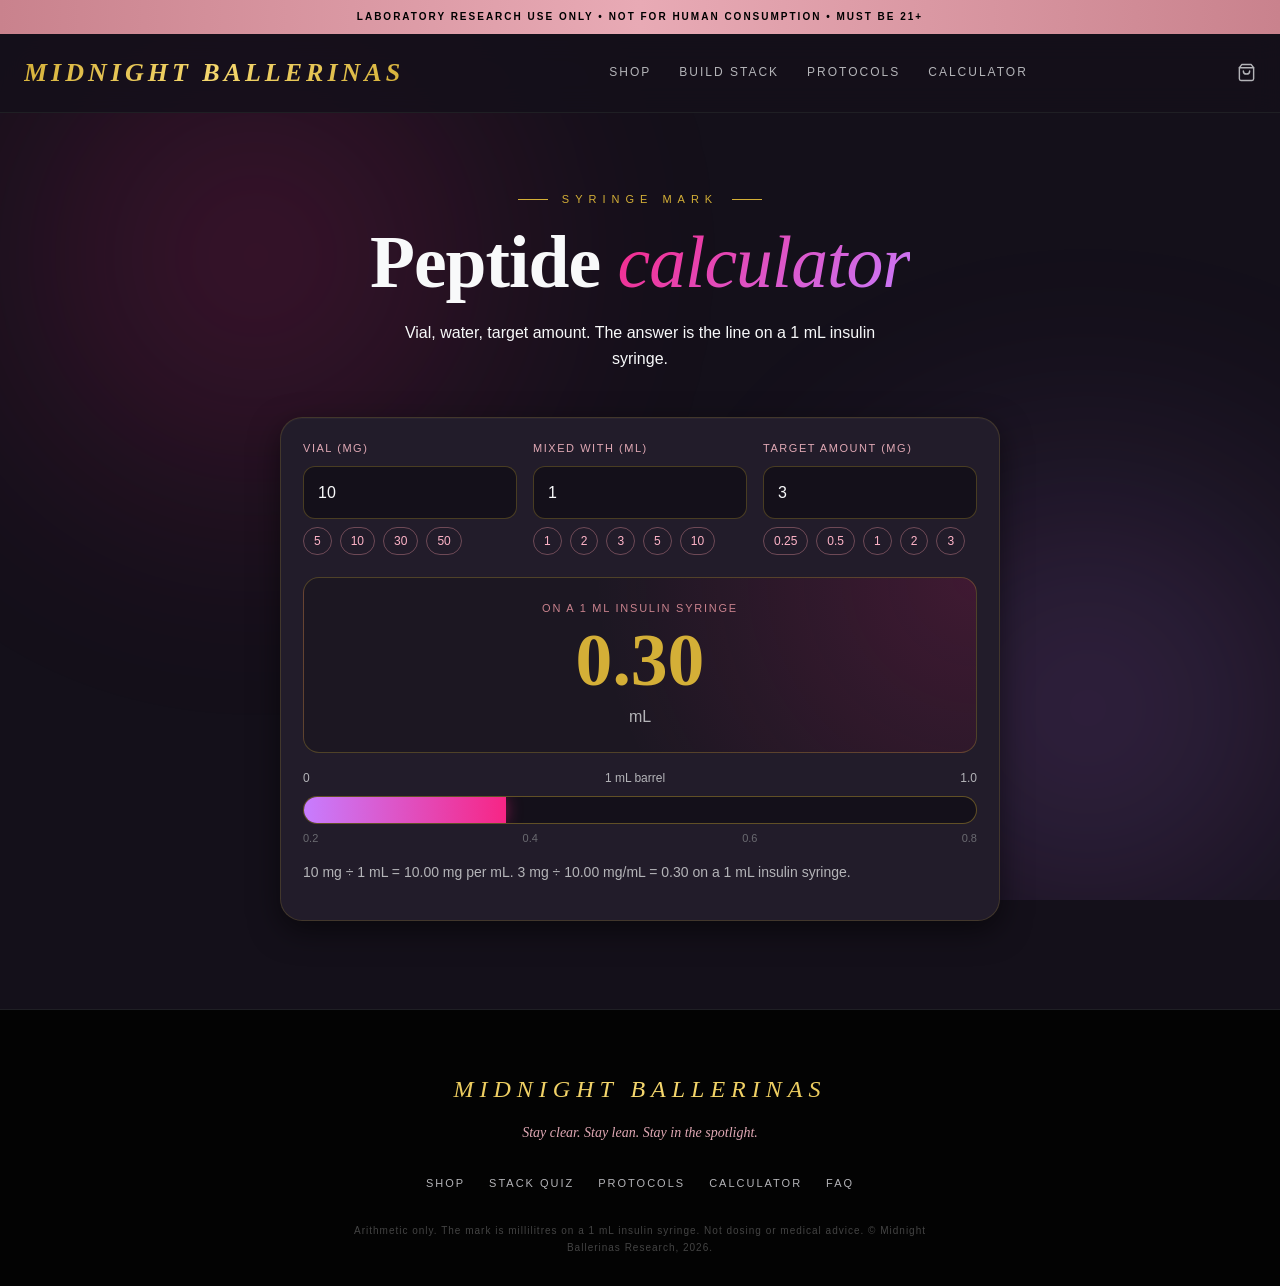
==== commit 38560e28: "Simplify calculator to a 1 mL syringe mark" ====
--- a/calculator.html
+++ b/calculator.html
@@ -4,7 +4,7 @@
   <meta charset="UTF-8" />
   <meta name="viewport" content="width=device-width, initial-scale=1.0" />
   <title>Peptide Calculator | Midnight Ballerinas</title>
-  <meta name="description" content="Number-only peptide calculator. Vial amount and bacteriostatic water converted to mg, mcg, growth-hormone IU, and U-100 syringe marks." />
+  <meta name="description" content="Vial, bacteriostatic water, and a target amount, shown as the mark on a 1 mL insulin syringe." />
   <link rel="stylesheet" href="style.css" />
   <style>
     .calc-page { position: relative; z-index: 1; }
@@ -25,35 +25,16 @@
       background-clip: text;
       -webkit-text-fill-color: transparent;
     }
-    .calc-shell { max-width: 920px; margin: 0 auto; padding: 8px 20px 88px; }
-    .calc-tabs { display: flex; gap: 8px; flex-wrap: wrap; margin: 28px 0 16px; }
-    .calc-tab {
-      appearance: none;
-      border: 1px solid rgba(212, 175, 55, 0.28);
-      background: rgba(28, 23, 34, 0.8);
-      color: var(--text-secondary);
-      border-radius: 999px;
-      padding: 11px 16px;
-      cursor: pointer;
-      font: inherit;
-      font-size: 12px;
-      letter-spacing: 0.12em;
-      text-transform: uppercase;
-    }
-    .calc-tab.active {
-      color: #14101a;
-      border-color: var(--gold);
-      background: linear-gradient(135deg, var(--gold-soft), var(--gold), #f5d76e);
-      box-shadow: var(--shadow-glow-gold);
-    }
+    .calc-shell { max-width: 760px; margin: 0 auto; padding: 8px 20px 88px; }
     .calc-card {
+      margin-top: 28px;
       background: var(--card-bg);
       border: 1px solid rgba(212, 175, 55, 0.18);
       border-radius: var(--radius-lg);
       padding: 22px;
       box-shadow: var(--shadow-card);
     }
-    .calc-grid { display: grid; grid-template-columns: repeat(auto-fit, minmax(210px, 1fr)); gap: 16px; }
+    .calc-grid { display: grid; grid-template-columns: repeat(auto-fit, minmax(200px, 1fr)); gap: 16px; }
     .calc-field label {
       display: block;
       font-size: 11px;
@@ -62,7 +43,7 @@
       margin-bottom: 8px;
       color: var(--rose-gold-soft);
     }
-    .calc-field input, .calc-field select {
+    .calc-field input {
       width: 100%;
       box-sizing: border-box;
       border-radius: 12px;
@@ -72,13 +53,13 @@
       padding: 13px 14px;
       font: inherit;
     }
-    .calc-field input:focus, .calc-field select:focus {
+    .calc-field input:focus {
       outline: none;
       border-color: var(--neon-pink);
       box-shadow: 0 0 0 3px rgba(247, 37, 133, 0.18);
     }
     .calc-presets { display: flex; gap: 8px; flex-wrap: wrap; margin-top: 8px; }
-    .calc-presets button, .unit-toggle button {
+    .calc-presets button {
       appearance: none;
       border: 1px solid rgba(201, 130, 141, 0.45);
       background: transparent;
@@ -88,52 +69,42 @@
       cursor: pointer;
       font-size: 12px;
     }
-    .calc-presets button:hover, .unit-toggle button:hover { border-color: var(--gold); color: var(--gold); }
-    .unit-toggle { display: flex; gap: 8px; margin-top: 8px; }
-    .unit-toggle button.active {
-      background: rgba(247, 37, 133, 0.16);
-      border-color: var(--neon-pink);
-      color: var(--text-primary);
-    }
-    .calc-results { display: grid; grid-template-columns: repeat(4, 1fr); gap: 12px; margin-top: 20px; }
-    .calc-result {
+    .calc-presets button:hover { border-color: var(--gold); color: var(--gold); }
+    .calc-readout {
+      margin-top: 22px;
+      padding: 22px;
       border-radius: 16px;
-      padding: 16px 14px;
+      text-align: center;
       background:
         radial-gradient(circle at top right, rgba(247, 37, 133, 0.16), transparent 55%),
         #1c1722;
-      border: 1px solid rgba(212, 175, 55, 0.22);
-    }
-    .calc-result span {
+      border: 1px solid rgba(212, 175, 55, 0.28);
+    }
+    .calc-readout span {
       display: block;
-      font-size: 10px;
-      letter-spacing: 0.14em;
+      font-size: 11px;
+      letter-spacing: 0.16em;
       text-transform: uppercase;
       color: var(--rose-gold);
     }
-    .calc-result strong {
+    .calc-readout strong {
       display: block;
       margin-top: 8px;
       font-family: var(--font-display);
-      font-size: 30px;
+      font-size: clamp(3rem, 10vw, 4.6rem);
       font-weight: 600;
-      line-height: 1;
+      line-height: 0.95;
       color: var(--gold);
     }
-    .calc-result em { display: block; margin-top: 8px; font-style: normal; font-size: 12px; color: var(--text-muted); }
-    .syringe {
-      margin-top: 18px;
-      padding: 14px;
-      border-radius: 14px;
-      background: #14101a;
-      border: 1px solid rgba(255, 255, 255, 0.06);
-    }
+    .calc-readout em { display: block; margin-top: 8px; font-style: normal; color: var(--text-secondary); }
+    .syringe { margin-top: 16px; }
     .syringe-top { display: flex; justify-content: space-between; font-size: 12px; color: var(--text-secondary); margin-bottom: 8px; }
     .syringe-track {
-      height: 18px;
+      position: relative;
+      height: 28px;
       border-radius: 999px;
-      background: repeating-linear-gradient(90deg, rgba(248,249,250,0.18) 0 1px, transparent 1px 10%);
-      border: 1px solid rgba(212, 175, 55, 0.35);
+      background: #14101a;
+      border: 1px solid rgba(212, 175, 55, 0.4);
       overflow: hidden;
     }
     .syringe-fill {
@@ -142,16 +113,15 @@
       background: linear-gradient(90deg, var(--neon-purple), var(--neon-pink));
       box-shadow: 0 0 16px var(--neon-glow);
     }
-    .calc-note, .calc-example { margin-top: 14px; font-size: 13px; line-height: 1.6; color: var(--text-secondary); }
-    .calc-example {
-      padding: 12px 14px;
-      border-radius: 12px;
-      background: rgba(212, 175, 55, 0.08);
-      border: 1px solid rgba(212, 175, 55, 0.16);
-      color: var(--clinical-cream);
-    }
-    @media (max-width: 800px) { .calc-results { grid-template-columns: 1fr 1fr; } }
-    @media (max-width: 520px) { .calc-results { grid-template-columns: 1fr; } }
+    .syringe-ticks {
+      display: flex;
+      justify-content: space-between;
+      margin-top: 6px;
+      font-size: 11px;
+      color: var(--text-muted);
+    }
+    .calc-note { margin-top: 14px; font-size: 14px; line-height: 1.6; color: var(--text-secondary); }
+    .calc-warn { color: var(--blush); }
   </style>
 </head>
 <body>
@@ -177,24 +147,18 @@
 
   <div class="calc-page">
     <section class="calc-hero">
-      <div class="hero-eyebrow">Numbers only</div>
+      <div class="hero-eyebrow">Syringe mark</div>
       <h1>Peptide <em>calculator</em></h1>
-      <p class="lede" style="max-width: 560px; margin: 22px auto 0;">
-        Vial, bacteriostatic water, and a draw. Read it as milligrams, micrograms, growth-hormone IU, and the mark on a U-100 syringe.
+      <p class="lede" style="max-width: 520px; margin: 22px auto 0;">
+        Vial, water, target amount. The answer is the line on a 1 mL insulin syringe.
       </p>
     </section>
 
     <div class="calc-shell">
-      <div class="calc-tabs" role="tablist">
-        <button class="calc-tab active" type="button" data-mode="draw">1 · Volume to amount</button>
-        <button class="calc-tab" type="button" data-mode="target">2 · Amount to syringe</button>
-        <button class="calc-tab" type="button" data-mode="strength">3 · Concentration</button>
-      </div>
-
       <div class="calc-card">
         <div class="calc-grid">
           <div class="calc-field">
-            <label for="vial">Vial amount (mg)</label>
+            <label for="vial">Vial (mg)</label>
             <input id="vial" type="number" min="0" step="any" value="10" />
             <div class="calc-presets" data-for="vial">
               <button type="button" data-value="5">5</button>
@@ -204,7 +168,7 @@
             </div>
           </div>
           <div class="calc-field">
-            <label for="water">Bacteriostatic water (mL)</label>
+            <label for="water">Mixed with (mL)</label>
             <input id="water" type="number" min="0" step="any" value="1" />
             <div class="calc-presets" data-for="water">
               <button type="button" data-value="1">1</button>
@@ -214,37 +178,31 @@
               <button type="button" data-value="10">10</button>
             </div>
           </div>
-          <div class="calc-field" id="draw-field">
-            <label for="draw" id="draw-label">Draw volume (mL)</label>
-            <input id="draw" type="number" min="0" step="any" value="0.1" />
-            <div class="unit-toggle" id="unit-toggle" hidden>
-              <button type="button" data-unit="iu" class="active">IU</button>
-              <button type="button" data-unit="mg">mg</button>
+          <div class="calc-field">
+            <label for="target">Target amount (mg)</label>
+            <input id="target" type="number" min="0" step="any" value="3" />
+            <div class="calc-presets" data-for="target">
+              <button type="button" data-value="0.25">0.25</button>
+              <button type="button" data-value="0.5">0.5</button>
+              <button type="button" data-value="1">1</button>
+              <button type="button" data-value="2">2</button>
+              <button type="button" data-value="3">3</button>
             </div>
           </div>
-          <div class="calc-field">
-            <label for="factor">IU factor</label>
-            <select id="factor">
-              <option value="3">Growth hormone · 3 IU = 1 mg</option>
-              <option value="custom">Custom IU per mg</option>
-            </select>
-            <input id="custom-factor" type="number" min="0" step="any" value="3" hidden style="margin-top:8px;" />
-          </div>
         </div>
 
-        <div class="calc-results">
-          <div class="calc-result"><span id="mg-label">Milligrams</span><strong id="mg-out">—</strong><em>mass</em></div>
-          <div class="calc-result"><span id="mcg-label">Micrograms</span><strong id="mcg-out">—</strong><em>1 mg = 1,000 mcg</em></div>
-          <div class="calc-result"><span id="iu-label">IU</span><strong id="iu-out">—</strong><em id="iu-note">somatropin convention</em></div>
-          <div class="calc-result"><span id="unit-label">Syringe</span><strong id="unit-out">—</strong><em>U-100 marks · 100 = 1 mL</em></div>
+        <div class="calc-readout">
+          <span>On a 1 mL insulin syringe</span>
+          <strong id="mark">0.30</strong>
+          <em id="mark-unit">mL</em>
         </div>
 
         <div class="syringe">
-          <div class="syringe-top"><span>U-100 barrel</span><span id="syringe-caption">0 marks</span></div>
+          <div class="syringe-top"><span>0</span><span id="syringe-caption">1 mL barrel</span><span>1.0</span></div>
           <div class="syringe-track"><div class="syringe-fill" id="syringe-fill"></div></div>
+          <div class="syringe-ticks"><span>0.2</span><span>0.4</span><span>0.6</span><span>0.8</span></div>
         </div>
         <p class="calc-note" id="formula"></p>
-        <p class="calc-example" id="example"></p>
       </div>
     </div>
   </div>
@@ -260,7 +218,7 @@
       <a href="faq.html">FAQ</a>
     </div>
     <div class="footer-fineprint">
-      Arithmetic only. Growth-hormone IU uses the somatropin convention of 3 IU per 1 mg. Other compounds do not share that factor. U-100 marks are syringe volume, not IU. Not dosing or medical advice.
+      Arithmetic only. The mark is millilitres on a 1 mL insulin syringe. Not dosing or medical advice.
       © Midnight Ballerinas Research, 2026.
     </div>
   </footer>
@@ -269,120 +227,43 @@
   <script>
     const vial = document.getElementById('vial');
     const water = document.getElementById('water');
-    const draw = document.getElementById('draw');
-    const factorSelect = document.getElementById('factor');
-    const customFactor = document.getElementById('custom-factor');
-    const drawField = document.getElementById('draw-field');
-    const drawLabel = document.getElementById('draw-label');
-    const unitToggle = document.getElementById('unit-toggle');
-    let mode = 'draw';
-    let targetUnit = 'iu';
-
-    function fmt(n, digits) {
+    const target = document.getElementById('target');
+
+    function fmt(n) {
       if (!Number.isFinite(n)) return '—';
-      const abs = Math.abs(n);
-      const d = digits != null ? digits : (abs >= 100 ? 1 : abs >= 10 ? 2 : 3);
-      return n.toLocaleString('en-GB', { maximumFractionDigits: d });
-    }
-
-    function iuPerMg() {
-      if (factorSelect.value === 'custom') return Number(customFactor.value);
-      return Number(factorSelect.value);
+      return n.toLocaleString('en-GB', { minimumFractionDigits: 2, maximumFractionDigits: 2 });
     }
 
     function calculate() {
       const vialMg = Number(vial.value);
       const waterMl = Number(water.value);
-      const third = Number(draw.value);
-      const factor = iuPerMg();
-      const perMl = vialMg > 0 && waterMl > 0 ? vialMg / waterMl : NaN;
-      const factorOk = factor > 0;
-      let mg = NaN;
-      let volume = NaN;
-
-      if (mode === 'draw') {
-        volume = third;
-        mg = perMl * third;
-      } else if (mode === 'strength') {
-        volume = 1;
-        mg = perMl;
-      } else if (targetUnit === 'iu') {
-        mg = factorOk ? third / factor : NaN;
-        volume = mg / perMl;
-      } else {
-        mg = third;
-        volume = third / perMl;
-      }
-
-      const ok = Number.isFinite(mg) && Number.isFinite(volume) && volume >= 0 && (mode === 'strength' || third > 0);
-      const mcg = mg * 1000;
-      const iu = mg * factor;
-      const marks = volume * 100;
-
-      document.getElementById('mg-label').textContent = mode === 'strength' ? 'Milligrams / mL' : 'Milligrams';
-      document.getElementById('mcg-label').textContent = mode === 'strength' ? 'Micrograms / mL' : 'Micrograms';
-      document.getElementById('iu-label').textContent = mode === 'strength' ? 'IU / mL' : 'IU';
-      document.getElementById('unit-label').textContent = mode === 'strength' ? 'Syringe / mL' : 'Syringe mark';
-      document.getElementById('mg-out').textContent = ok ? fmt(mg) : '—';
-      document.getElementById('mcg-out').textContent = ok ? fmt(mcg, 1) : '—';
-      document.getElementById('iu-out').textContent = ok && factorOk ? fmt(iu) : '—';
-      document.getElementById('unit-out').textContent = ok ? fmt(marks, 1) : '—';
-      document.getElementById('iu-note').textContent = factorOk ? fmt(factor, 3) + ' IU per mg' : 'set an IU factor';
-
+      const targetMg = Number(target.value);
+      const ok = vialMg > 0 && waterMl > 0 && targetMg > 0;
+      const perMl = ok ? vialMg / waterMl : NaN;
+      const draw = ok ? targetMg / perMl : NaN;
+      const mark = document.getElementById('mark');
       const fill = document.getElementById('syringe-fill');
-      const pct = ok ? Math.max(0, Math.min(100, marks)) : 0;
-      fill.style.width = pct + '%';
-      document.getElementById('syringe-caption').textContent = ok
-        ? fmt(marks, 1) + ' marks on a 100-mark barrel' + (marks > 100 ? ' · more than 1 mL' : '')
-        : '0 marks';
+      const note = document.getElementById('formula');
+      const caption = document.getElementById('syringe-caption');
 
       if (!ok) {
-        document.getElementById('formula').textContent = 'Enter a vial amount and a water volume above zero.';
-        document.getElementById('example').textContent = '';
+        mark.textContent = '—';
+        fill.style.width = '0%';
+        note.textContent = 'Enter the vial, the water, and the target amount.';
+        caption.textContent = '1 mL barrel';
         return;
       }
 
-      if (mode === 'draw') {
-        document.getElementById('formula').textContent =
-          fmt(vialMg) + ' mg ÷ ' + fmt(waterMl) + ' mL = ' + fmt(perMl) + ' mg/mL. ' +
-          fmt(volume) + ' mL is ' + fmt(mg) + ' mg, ' + fmt(mcg, 1) + ' mcg, ' + fmt(iu) + ' IU, and ' + fmt(marks, 1) + ' U-100 marks.';
-      } else if (mode === 'target') {
-        document.getElementById('formula').textContent =
-          fmt(iu) + ' IU ÷ ' + fmt(factor, 3) + ' IU/mg = ' + fmt(mg) + ' mg. ' +
-          fmt(mg) + ' mg ÷ ' + fmt(perMl) + ' mg/mL = ' + fmt(volume, 3) + ' mL, which is ' + fmt(marks, 1) + ' marks on a U-100 syringe.';
-      } else {
-        document.getElementById('formula').textContent =
-          fmt(vialMg) + ' mg ÷ ' + fmt(waterMl) + ' mL = ' + fmt(perMl) + ' mg/mL, ' + fmt(mcg, 1) + ' mcg/mL, ' + fmt(iu) + ' IU/mL. One millilitre is 100 U-100 marks.';
-      }
-
-      document.getElementById('example').textContent =
-        'Growth hormone check: 5 IU ÷ 3 IU per mg = 1.667 mg. In a 10 mg vial mixed with 1 mL, that draw is 0.167 mL, or 16.7 marks on a U-100 syringe. A 30 mg vial in 10 mL is 3 mg/mL, so 0.1 mL is 0.3 mg (300 mcg, 0.9 IU), and 1.0 mL is 3 mg (9 IU).';
-    }
-
-    document.querySelectorAll('.calc-tab').forEach((tab) => {
-      tab.addEventListener('click', () => {
-        mode = tab.dataset.mode;
-        document.querySelectorAll('.calc-tab').forEach((t) => t.classList.toggle('active', t === tab));
-        drawField.style.display = mode === 'strength' ? 'none' : '';
-        unitToggle.hidden = mode !== 'target';
-        drawLabel.textContent = mode === 'target'
-          ? (targetUnit === 'iu' ? 'Target amount (IU)' : 'Target amount (mg)')
-          : 'Draw volume (mL)';
-        if (mode === 'target' && (draw.value === '0.1' || draw.value === '0.167')) draw.value = targetUnit === 'iu' ? '5' : '1.667';
-        if (mode === 'draw' && (draw.value === '5' || draw.value === '1.667')) draw.value = '0.167';
-        calculate();
-      });
-    });
-
-    unitToggle.addEventListener('click', (event) => {
-      const button = event.target.closest('button');
-      if (!button) return;
-      targetUnit = button.dataset.unit;
-      unitToggle.querySelectorAll('button').forEach((b) => b.classList.toggle('active', b === button));
-      drawLabel.textContent = targetUnit === 'iu' ? 'Target amount (IU)' : 'Target amount (mg)';
-      draw.value = targetUnit === 'iu' ? '5' : '1.667';
-      calculate();
-    });
+      mark.textContent = fmt(draw);
+      const pct = Math.max(0, Math.min(100, draw * 100));
+      fill.style.width = pct + '%';
+      caption.textContent = draw > 1 ? 'Past the end of a 1 mL barrel' : '1 mL barrel';
+      note.className = 'calc-note' + (draw > 1 ? ' calc-warn' : '');
+      note.textContent =
+        vialMg + ' mg ÷ ' + waterMl + ' mL = ' + fmt(perMl) + ' mg per mL. ' +
+        targetMg + ' mg ÷ ' + fmt(perMl) + ' mg/mL = ' + fmt(draw) + ' on a 1 mL insulin syringe.' +
+        (draw > 1 ? ' That is more than one full syringe.' : '');
+    }
 
     document.querySelectorAll('.calc-presets').forEach((row) => {
       row.addEventListener('click', (event) => {
@@ -392,12 +273,7 @@
         calculate();
       });
     });
-
-    factorSelect.addEventListener('change', () => {
-      customFactor.hidden = factorSelect.value !== 'custom';
-      calculate();
-    });
-    [vial, water, draw, customFactor].forEach((input) => input.addEventListener('input', calculate));
+    [vial, water, target].forEach((input) => input.addEventListener('input', calculate));
     calculate();
   </script>
 </body>
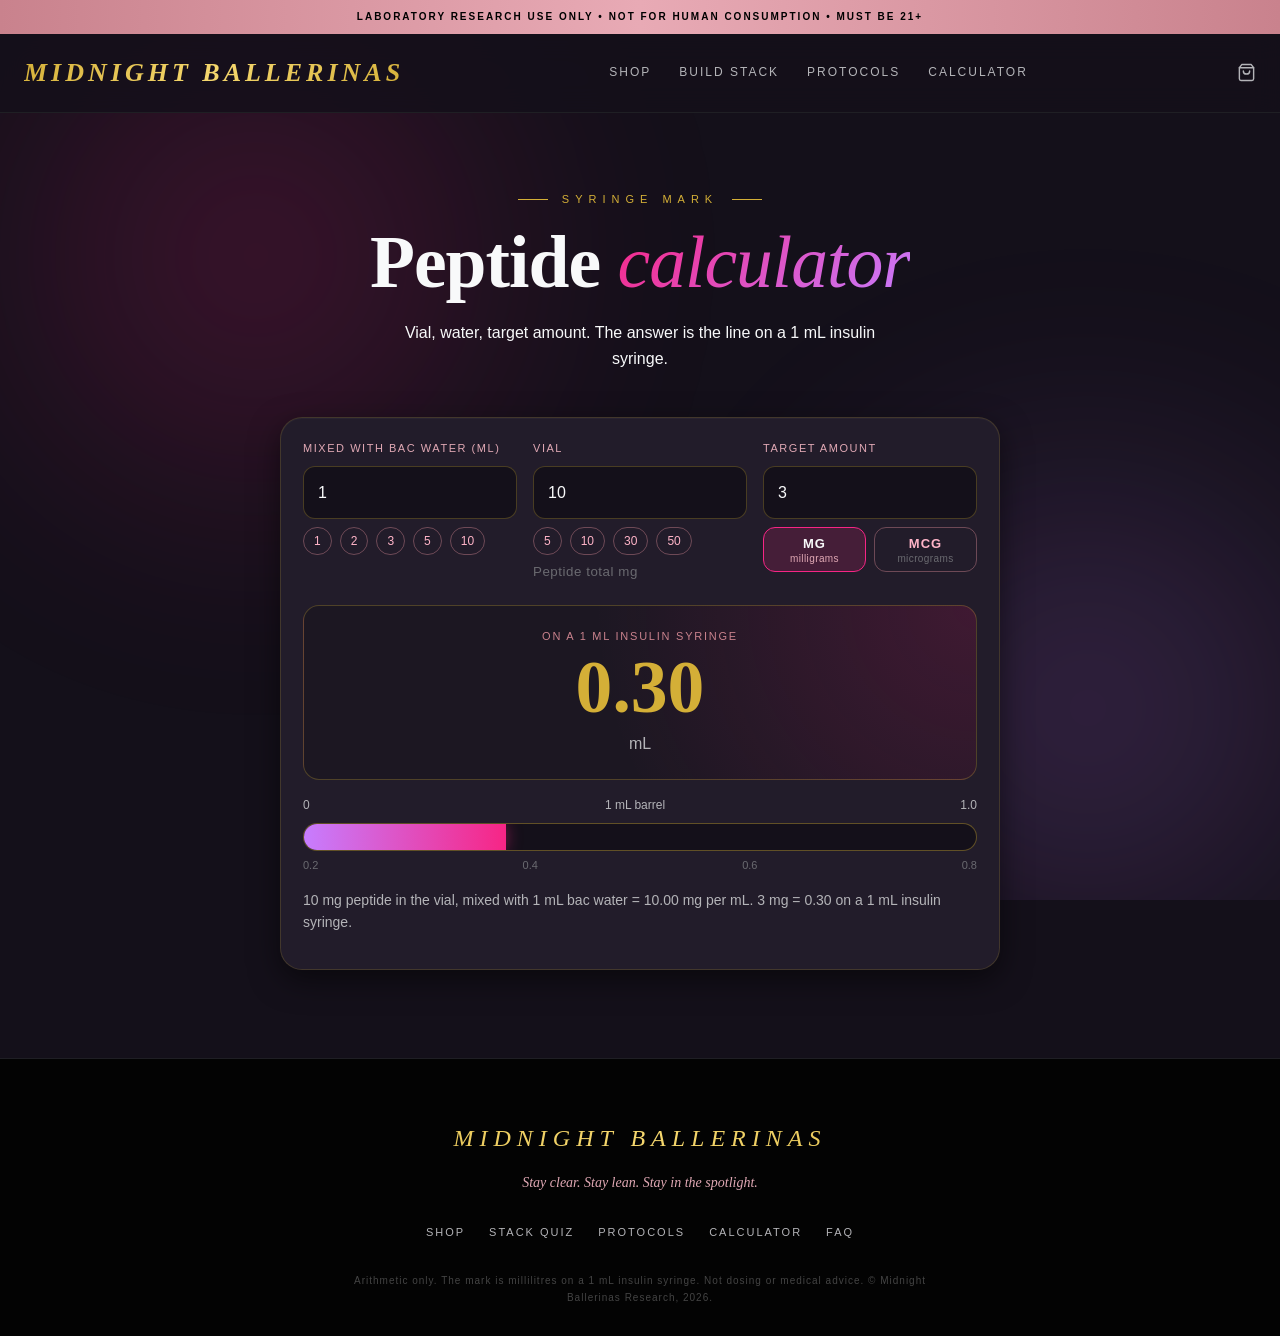
==== commit 2847e43b: "Label bac water and vial, add mg/mcg target" ====
--- a/calculator.html
+++ b/calculator.html
@@ -69,7 +69,26 @@
       cursor: pointer;
       font-size: 12px;
     }
-    .calc-presets button:hover { border-color: var(--gold); color: var(--gold); }
+    .unit-pair { display: flex; gap: 8px; margin-top: 8px; }
+    .unit-pair button {
+      flex: 1;
+      appearance: none;
+      border: 1px solid rgba(201, 130, 141, 0.45);
+      background: transparent;
+      color: var(--blush);
+      border-radius: 12px;
+      padding: 8px 10px 7px;
+      cursor: pointer;
+      text-align: center;
+    }
+    .unit-pair button strong { display: block; font-size: 13px; letter-spacing: 0.08em; }
+    .unit-pair button small { display: block; margin-top: 2px; font-size: 10px; letter-spacing: 0.04em; color: var(--text-muted); }
+    .unit-pair button.active {
+      background: rgba(247, 37, 133, 0.16);
+      border-color: var(--neon-pink);
+      color: var(--text-primary);
+    }
+    .unit-pair button.active small { color: var(--rose-gold-soft); }
     .calc-readout {
       margin-top: 22px;
       padding: 22px;
@@ -158,17 +177,7 @@
       <div class="calc-card">
         <div class="calc-grid">
           <div class="calc-field">
-            <label for="vial">Vial (mg)</label>
-            <input id="vial" type="number" min="0" step="any" value="10" />
-            <div class="calc-presets" data-for="vial">
-              <button type="button" data-value="5">5</button>
-              <button type="button" data-value="10">10</button>
-              <button type="button" data-value="30">30</button>
-              <button type="button" data-value="50">50</button>
-            </div>
-          </div>
-          <div class="calc-field">
-            <label for="water">Mixed with (mL)</label>
+            <label for="water">Mixed with bac water (mL)</label>
             <input id="water" type="number" min="0" step="any" value="1" />
             <div class="calc-presets" data-for="water">
               <button type="button" data-value="1">1</button>
@@ -179,14 +188,22 @@
             </div>
           </div>
           <div class="calc-field">
-            <label for="target">Target amount (mg)</label>
+            <label for="vial">Vial</label>
+            <input id="vial" type="number" min="0" step="any" value="10" />
+            <div class="calc-presets" data-for="vial">
+              <button type="button" data-value="5">5</button>
+              <button type="button" data-value="10">10</button>
+              <button type="button" data-value="30">30</button>
+              <button type="button" data-value="50">50</button>
+            </div>
+            <small style="display:block; margin-top:6px; color:var(--text-muted); letter-spacing:0.04em;">Peptide total mg</small>
+          </div>
+          <div class="calc-field">
+            <label for="target">Target amount</label>
             <input id="target" type="number" min="0" step="any" value="3" />
-            <div class="calc-presets" data-for="target">
-              <button type="button" data-value="0.25">0.25</button>
-              <button type="button" data-value="0.5">0.5</button>
-              <button type="button" data-value="1">1</button>
-              <button type="button" data-value="2">2</button>
-              <button type="button" data-value="3">3</button>
+            <div class="unit-pair" id="unit-pair">
+              <button type="button" data-unit="mg" class="active"><strong>MG</strong><small>milligrams</small></button>
+              <button type="button" data-unit="mcg"><strong>MCG</strong><small>micrograms</small></button>
             </div>
           </div>
         </div>
@@ -228,6 +245,7 @@
     const vial = document.getElementById('vial');
     const water = document.getElementById('water');
     const target = document.getElementById('target');
+    let targetUnit = 'mg';
 
     function fmt(n) {
       if (!Number.isFinite(n)) return '—';
@@ -237,7 +255,8 @@
     function calculate() {
       const vialMg = Number(vial.value);
       const waterMl = Number(water.value);
-      const targetMg = Number(target.value);
+      const entered = Number(target.value);
+      const targetMg = targetUnit === 'mcg' ? entered / 1000 : entered;
       const ok = vialMg > 0 && waterMl > 0 && targetMg > 0;
       const perMl = ok ? vialMg / waterMl : NaN;
       const draw = ok ? targetMg / perMl : NaN;
@@ -249,7 +268,7 @@
       if (!ok) {
         mark.textContent = '—';
         fill.style.width = '0%';
-        note.textContent = 'Enter the vial, the water, and the target amount.';
+        note.textContent = 'Enter the bac water, the peptide total, and the target amount.';
         caption.textContent = '1 mL barrel';
         return;
       }
@@ -259,11 +278,22 @@
       fill.style.width = pct + '%';
       caption.textContent = draw > 1 ? 'Past the end of a 1 mL barrel' : '1 mL barrel';
       note.className = 'calc-note' + (draw > 1 ? ' calc-warn' : '');
+      const targetText = targetUnit === 'mcg'
+        ? entered + ' mcg (' + fmt(targetMg) + ' mg)'
+        : entered + ' mg';
       note.textContent =
-        vialMg + ' mg ÷ ' + waterMl + ' mL = ' + fmt(perMl) + ' mg per mL. ' +
-        targetMg + ' mg ÷ ' + fmt(perMl) + ' mg/mL = ' + fmt(draw) + ' on a 1 mL insulin syringe.' +
+        vialMg + ' mg peptide in the vial, mixed with ' + waterMl + ' mL bac water = ' + fmt(perMl) + ' mg per mL. ' +
+        targetText + ' = ' + fmt(draw) + ' on a 1 mL insulin syringe.' +
         (draw > 1 ? ' That is more than one full syringe.' : '');
     }
+
+    document.getElementById('unit-pair').addEventListener('click', (event) => {
+      const button = event.target.closest('button');
+      if (!button) return;
+      targetUnit = button.dataset.unit;
+      document.querySelectorAll('#unit-pair button').forEach((b) => b.classList.toggle('active', b === button));
+      calculate();
+    });
 
     document.querySelectorAll('.calc-presets').forEach((row) => {
       row.addEventListener('click', (event) => {
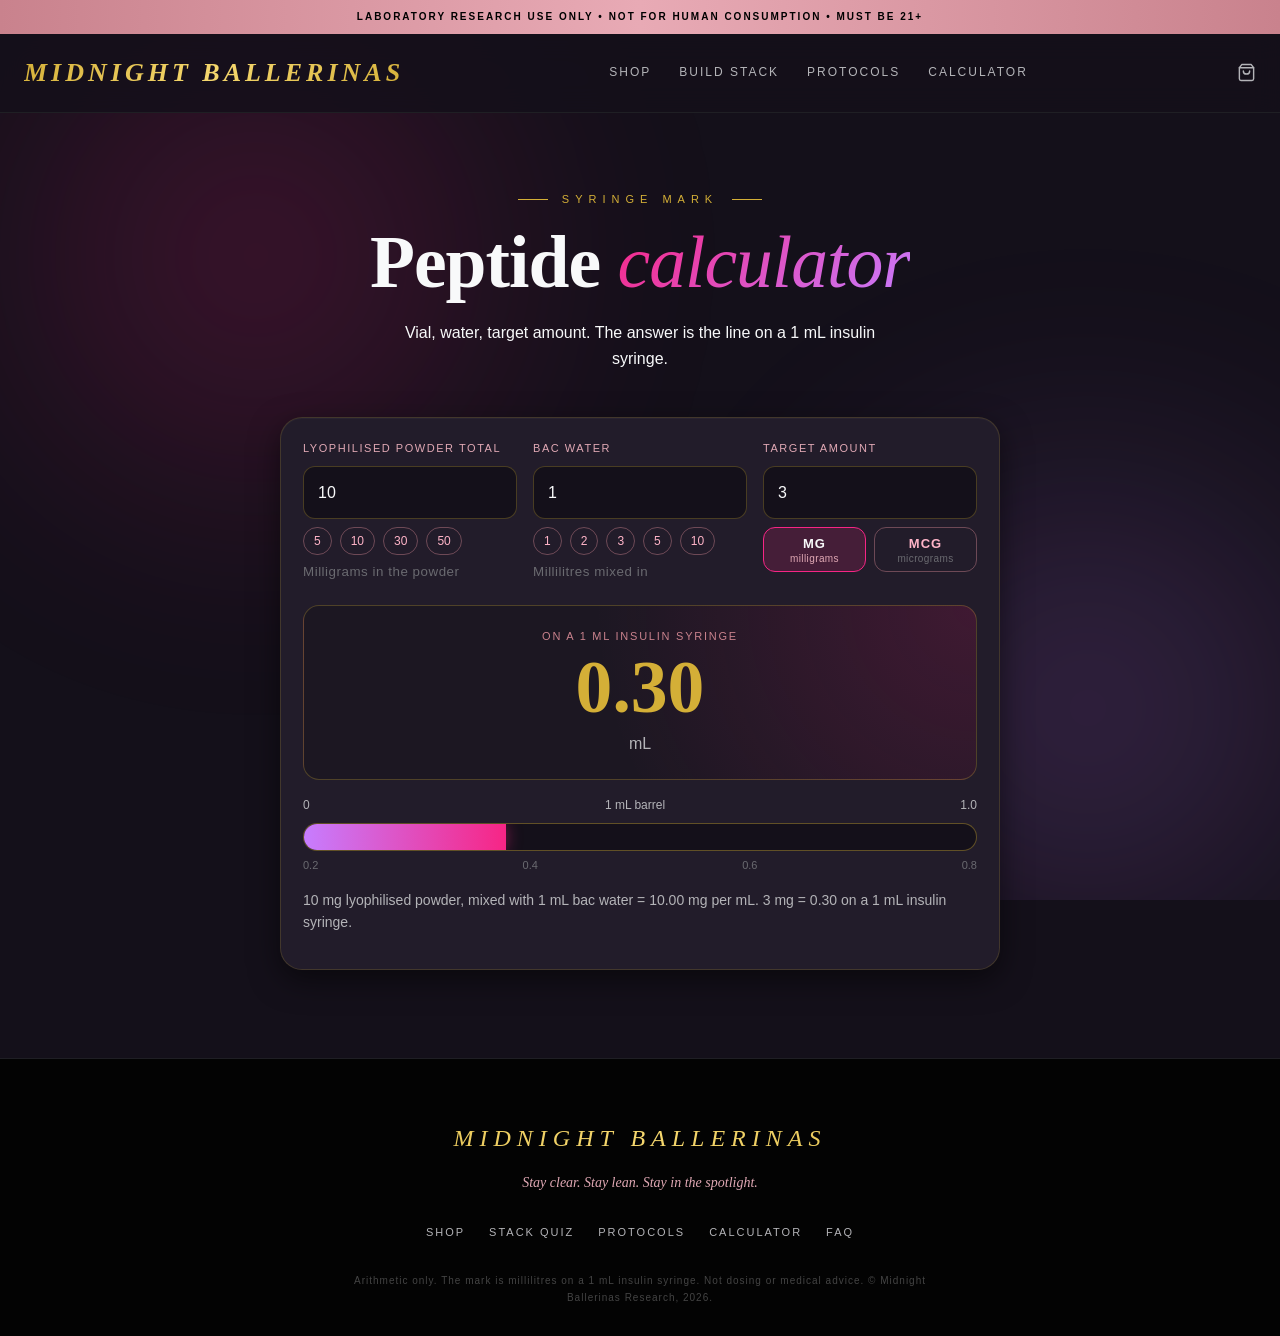
==== commit ba1838b6: "Rename calculator fields to lyophilised powder and bac water" ====
--- a/calculator.html
+++ b/calculator.html
@@ -177,7 +177,18 @@
       <div class="calc-card">
         <div class="calc-grid">
           <div class="calc-field">
-            <label for="water">Mixed with bac water (mL)</label>
+            <label for="vial">Lyophilised powder total</label>
+            <input id="vial" type="number" min="0" step="any" value="10" />
+            <div class="calc-presets" data-for="vial">
+              <button type="button" data-value="5">5</button>
+              <button type="button" data-value="10">10</button>
+              <button type="button" data-value="30">30</button>
+              <button type="button" data-value="50">50</button>
+            </div>
+            <small style="display:block; margin-top:6px; color:var(--text-muted); letter-spacing:0.04em;">Milligrams in the powder</small>
+          </div>
+          <div class="calc-field">
+            <label for="water">Bac water</label>
             <input id="water" type="number" min="0" step="any" value="1" />
             <div class="calc-presets" data-for="water">
               <button type="button" data-value="1">1</button>
@@ -186,17 +197,7 @@
               <button type="button" data-value="5">5</button>
               <button type="button" data-value="10">10</button>
             </div>
-          </div>
-          <div class="calc-field">
-            <label for="vial">Vial</label>
-            <input id="vial" type="number" min="0" step="any" value="10" />
-            <div class="calc-presets" data-for="vial">
-              <button type="button" data-value="5">5</button>
-              <button type="button" data-value="10">10</button>
-              <button type="button" data-value="30">30</button>
-              <button type="button" data-value="50">50</button>
-            </div>
-            <small style="display:block; margin-top:6px; color:var(--text-muted); letter-spacing:0.04em;">Peptide total mg</small>
+            <small style="display:block; margin-top:6px; color:var(--text-muted); letter-spacing:0.04em;">Millilitres mixed in</small>
           </div>
           <div class="calc-field">
             <label for="target">Target amount</label>
@@ -268,7 +269,7 @@
       if (!ok) {
         mark.textContent = '—';
         fill.style.width = '0%';
-        note.textContent = 'Enter the bac water, the peptide total, and the target amount.';
+        note.textContent = 'Enter the powder total, the bac water, and the target amount.';
         caption.textContent = '1 mL barrel';
         return;
       }
@@ -282,7 +283,7 @@
         ? entered + ' mcg (' + fmt(targetMg) + ' mg)'
         : entered + ' mg';
       note.textContent =
-        vialMg + ' mg peptide in the vial, mixed with ' + waterMl + ' mL bac water = ' + fmt(perMl) + ' mg per mL. ' +
+        vialMg + ' mg lyophilised powder, mixed with ' + waterMl + ' mL bac water = ' + fmt(perMl) + ' mg per mL. ' +
         targetText + ' = ' + fmt(draw) + ' on a 1 mL insulin syringe.' +
         (draw > 1 ? ' That is more than one full syringe.' : '');
     }
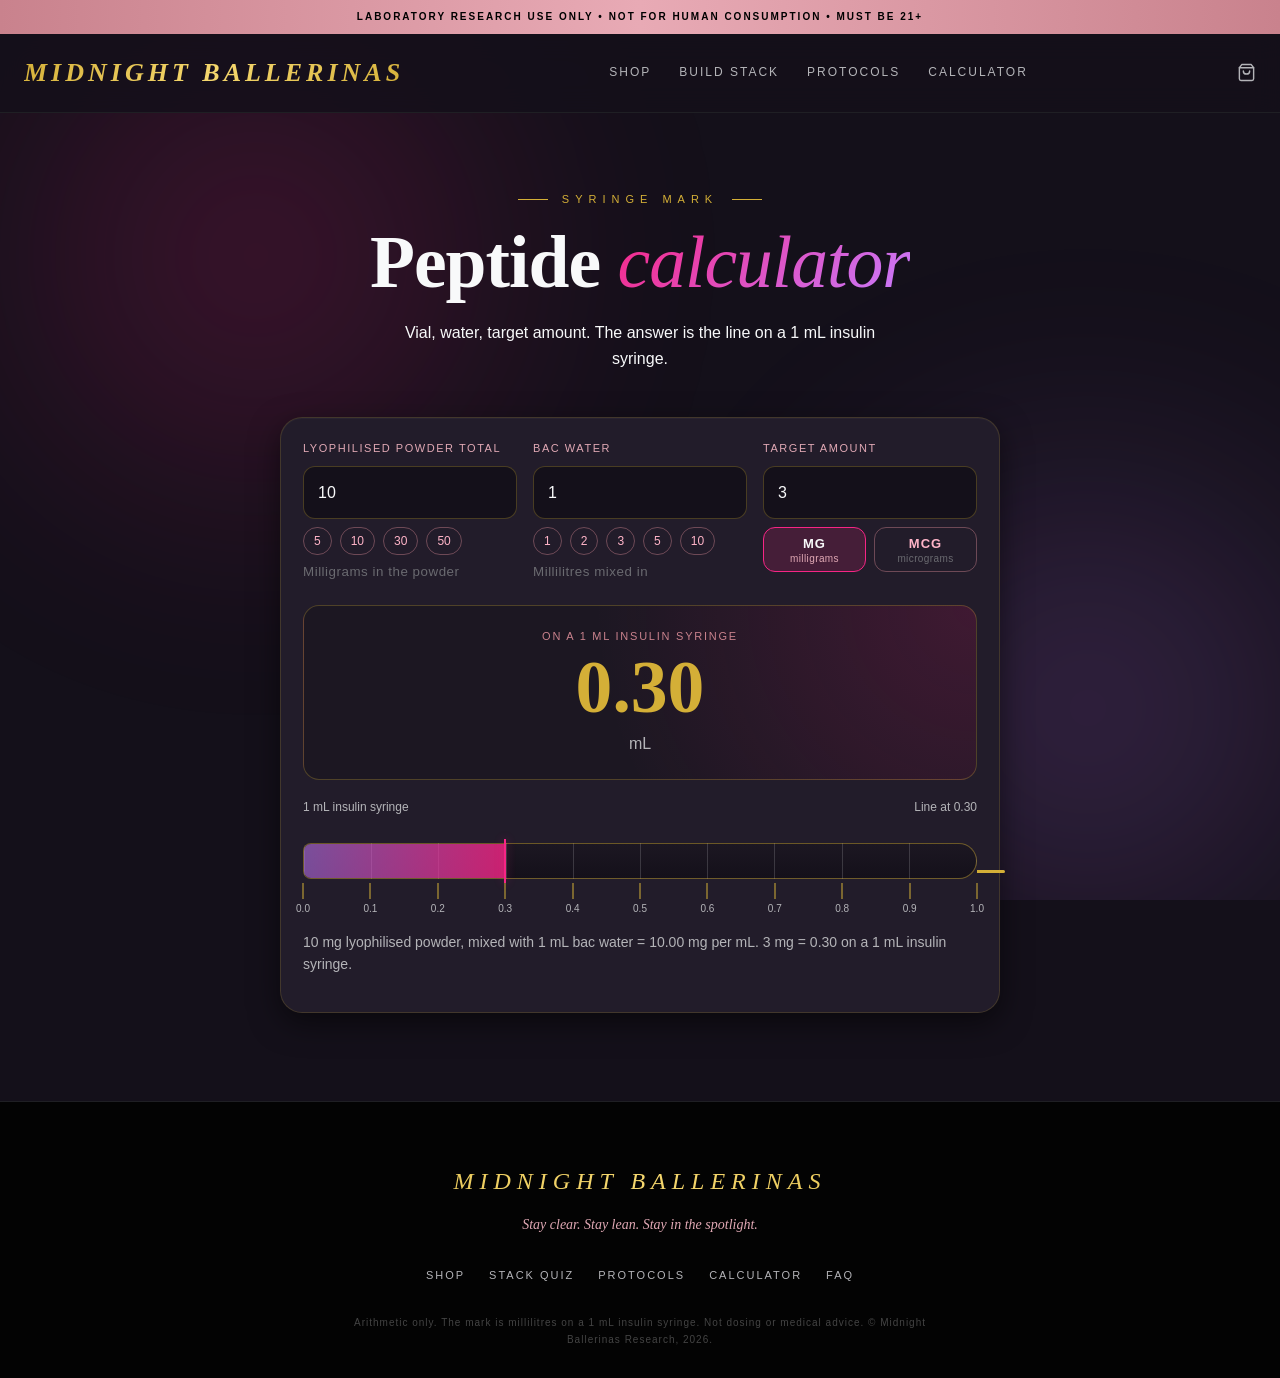
==== commit c6295859: "Mark the syringe in 0.1 mL steps to 1.0" ====
--- a/calculator.html
+++ b/calculator.html
@@ -116,28 +116,61 @@
       color: var(--gold);
     }
     .calc-readout em { display: block; margin-top: 8px; font-style: normal; color: var(--text-secondary); }
-    .syringe { margin-top: 16px; }
+    .syringe { margin-top: 18px; }
     .syringe-top { display: flex; justify-content: space-between; font-size: 12px; color: var(--text-secondary); margin-bottom: 8px; }
+    .barrel-wrap { position: relative; padding-top: 18px; }
     .syringe-track {
       position: relative;
-      height: 28px;
-      border-radius: 999px;
-      background: #14101a;
-      border: 1px solid rgba(212, 175, 55, 0.4);
+      height: 36px;
+      border-radius: 8px 18px 18px 8px;
+      background:
+        repeating-linear-gradient(90deg, rgba(248,249,250,0.16) 0 1px, transparent 1px 10%),
+        linear-gradient(#1c1722, #14101a);
+      border: 1px solid rgba(212, 175, 55, 0.45);
       overflow: hidden;
     }
     .syringe-fill {
       height: 100%;
       width: 0;
-      background: linear-gradient(90deg, var(--neon-purple), var(--neon-pink));
-      box-shadow: 0 0 16px var(--neon-glow);
-    }
-    .syringe-ticks {
-      display: flex;
-      justify-content: space-between;
-      margin-top: 6px;
-      font-size: 11px;
-      color: var(--text-muted);
+      background: linear-gradient(90deg, rgba(199,125,255,0.55), rgba(247,37,133,0.8));
+    }
+    .syringe-needle {
+      position: absolute;
+      left: 100%;
+      top: 50%;
+      width: 28px;
+      height: 3px;
+      margin-top: -1px;
+      background: var(--gold);
+      border-radius: 0 2px 2px 0;
+    }
+    .syringe-scale { position: relative; height: 34px; margin-top: 4px; }
+    .syringe-tick {
+      position: absolute;
+      top: 0;
+      width: 1px;
+      height: 10px;
+      background: rgba(248,249,250,0.45);
+      transform: translateX(-50%);
+    }
+    .syringe-tick.major { height: 16px; background: var(--gold); }
+    .syringe-tick span {
+      position: absolute;
+      top: 18px;
+      left: 50%;
+      transform: translateX(-50%);
+      font-size: 10px;
+      color: var(--text-secondary);
+      white-space: nowrap;
+    }
+    .plunger {
+      position: absolute;
+      top: 14px;
+      width: 2px;
+      height: 44px;
+      background: var(--neon-pink);
+      box-shadow: 0 0 10px var(--neon-glow);
+      transform: translateX(-50%);
     }
     .calc-note { margin-top: 14px; font-size: 14px; line-height: 1.6; color: var(--text-secondary); }
     .calc-warn { color: var(--blush); }
@@ -216,9 +249,15 @@
         </div>
 
         <div class="syringe">
-          <div class="syringe-top"><span>0</span><span id="syringe-caption">1 mL barrel</span><span>1.0</span></div>
-          <div class="syringe-track"><div class="syringe-fill" id="syringe-fill"></div></div>
-          <div class="syringe-ticks"><span>0.2</span><span>0.4</span><span>0.6</span><span>0.8</span></div>
+          <div class="syringe-top"><span>1 mL insulin syringe</span><span id="syringe-caption">0.1 marks to 1.0</span></div>
+          <div class="barrel-wrap">
+            <div class="syringe-track">
+              <div class="syringe-fill" id="syringe-fill"></div>
+            </div>
+            <div class="syringe-needle"></div>
+            <div class="plunger" id="plunger"></div>
+            <div class="syringe-scale" id="syringe-scale"></div>
+          </div>
         </div>
         <p class="calc-note" id="formula"></p>
       </div>
@@ -253,6 +292,17 @@
       return n.toLocaleString('en-GB', { minimumFractionDigits: 2, maximumFractionDigits: 2 });
     }
 
+    const scale = document.getElementById('syringe-scale');
+    for (let i = 0; i <= 10; i += 1) {
+      const tick = document.createElement('div');
+      tick.className = 'syringe-tick' + (i % 1 === 0 ? ' major' : '');
+      tick.style.left = (i * 10) + '%';
+      const label = document.createElement('span');
+      label.textContent = (i / 10).toFixed(1);
+      tick.appendChild(label);
+      scale.appendChild(tick);
+    }
+
     function calculate() {
       const vialMg = Number(vial.value);
       const waterMl = Number(water.value);
@@ -263,21 +313,24 @@
       const draw = ok ? targetMg / perMl : NaN;
       const mark = document.getElementById('mark');
       const fill = document.getElementById('syringe-fill');
+      const plunger = document.getElementById('plunger');
       const note = document.getElementById('formula');
       const caption = document.getElementById('syringe-caption');
 
       if (!ok) {
         mark.textContent = '—';
         fill.style.width = '0%';
+        plunger.style.left = '0%';
         note.textContent = 'Enter the powder total, the bac water, and the target amount.';
-        caption.textContent = '1 mL barrel';
+        caption.textContent = '0.1 marks to 1.0';
         return;
       }
 
       mark.textContent = fmt(draw);
       const pct = Math.max(0, Math.min(100, draw * 100));
       fill.style.width = pct + '%';
-      caption.textContent = draw > 1 ? 'Past the end of a 1 mL barrel' : '1 mL barrel';
+      plunger.style.left = pct + '%';
+      caption.textContent = draw > 1 ? 'Past the 1.0 mark' : 'Line at ' + fmt(draw);
       note.className = 'calc-note' + (draw > 1 ? ' calc-warn' : '');
       const targetText = targetUnit === 'mcg'
         ? entered + ' mcg (' + fmt(targetMg) + ' mg)'
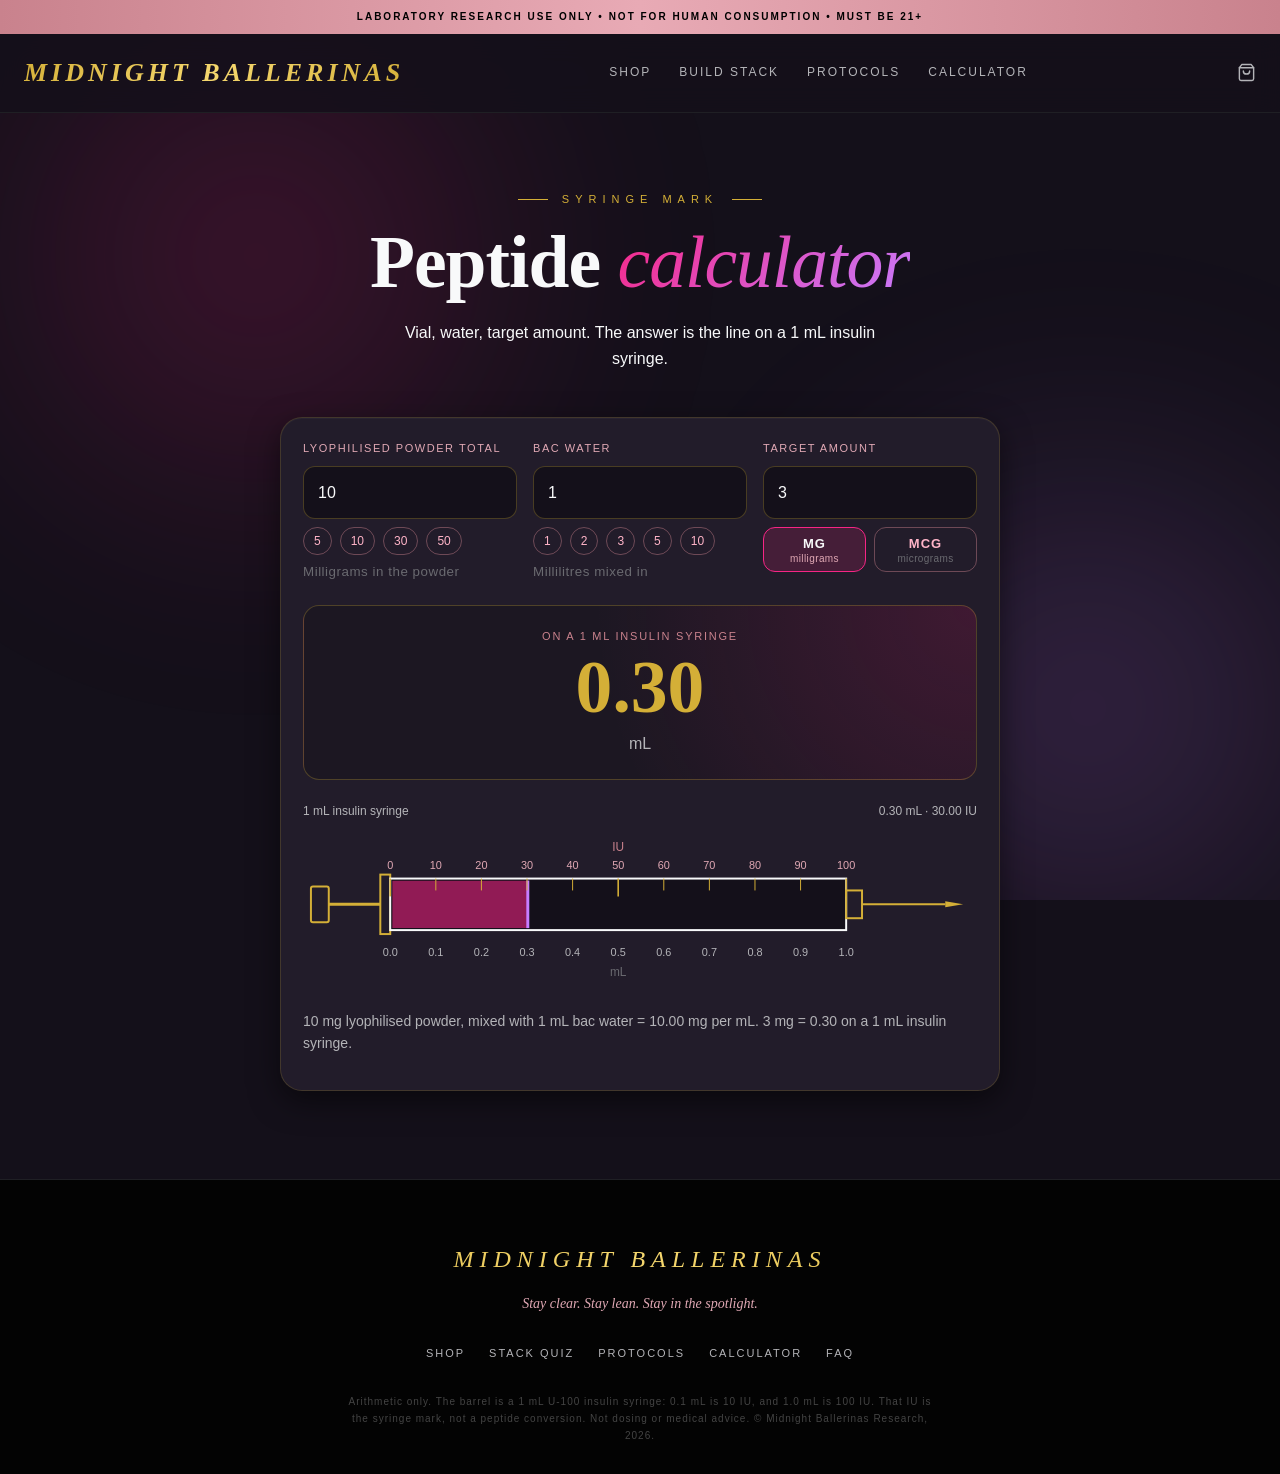
==== commit e947c23b: "Draw the calculator syringe as an insulin barrel with IU marks" ====
--- a/calculator.html
+++ b/calculator.html
@@ -116,62 +116,9 @@
       color: var(--gold);
     }
     .calc-readout em { display: block; margin-top: 8px; font-style: normal; color: var(--text-secondary); }
-    .syringe { margin-top: 18px; }
-    .syringe-top { display: flex; justify-content: space-between; font-size: 12px; color: var(--text-secondary); margin-bottom: 8px; }
-    .barrel-wrap { position: relative; padding-top: 18px; }
-    .syringe-track {
-      position: relative;
-      height: 36px;
-      border-radius: 8px 18px 18px 8px;
-      background:
-        repeating-linear-gradient(90deg, rgba(248,249,250,0.16) 0 1px, transparent 1px 10%),
-        linear-gradient(#1c1722, #14101a);
-      border: 1px solid rgba(212, 175, 55, 0.45);
-      overflow: hidden;
-    }
-    .syringe-fill {
-      height: 100%;
-      width: 0;
-      background: linear-gradient(90deg, rgba(199,125,255,0.55), rgba(247,37,133,0.8));
-    }
-    .syringe-needle {
-      position: absolute;
-      left: 100%;
-      top: 50%;
-      width: 28px;
-      height: 3px;
-      margin-top: -1px;
-      background: var(--gold);
-      border-radius: 0 2px 2px 0;
-    }
-    .syringe-scale { position: relative; height: 34px; margin-top: 4px; }
-    .syringe-tick {
-      position: absolute;
-      top: 0;
-      width: 1px;
-      height: 10px;
-      background: rgba(248,249,250,0.45);
-      transform: translateX(-50%);
-    }
-    .syringe-tick.major { height: 16px; background: var(--gold); }
-    .syringe-tick span {
-      position: absolute;
-      top: 18px;
-      left: 50%;
-      transform: translateX(-50%);
-      font-size: 10px;
-      color: var(--text-secondary);
-      white-space: nowrap;
-    }
-    .plunger {
-      position: absolute;
-      top: 14px;
-      width: 2px;
-      height: 44px;
-      background: var(--neon-pink);
-      box-shadow: 0 0 10px var(--neon-glow);
-      transform: translateX(-50%);
-    }
+    .syringe { margin-top: 22px; }
+    .syringe-top { display: flex; justify-content: space-between; gap: 12px; font-size: 12px; color: var(--text-secondary); margin-bottom: 8px; }
+    .syringe svg { width: 100%; height: auto; display: block; overflow: visible; }
     .calc-note { margin-top: 14px; font-size: 14px; line-height: 1.6; color: var(--text-secondary); }
     .calc-warn { color: var(--blush); }
   </style>
@@ -249,15 +196,20 @@
         </div>
 
         <div class="syringe">
-          <div class="syringe-top"><span>1 mL insulin syringe</span><span id="syringe-caption">0.1 marks to 1.0</span></div>
-          <div class="barrel-wrap">
-            <div class="syringe-track">
-              <div class="syringe-fill" id="syringe-fill"></div>
-            </div>
-            <div class="syringe-needle"></div>
-            <div class="plunger" id="plunger"></div>
-            <div class="syringe-scale" id="syringe-scale"></div>
-          </div>
+          <div class="syringe-top"><span>1 mL insulin syringe</span><span id="syringe-caption">0.0 to 1.0 mL · IU on the barrel</span></div>
+          <svg viewBox="0 0 680 168" role="img" aria-label="Insulin syringe marked 0.0 to 1.0 millilitres and 0 to 100 IU">
+            <rect x="8" y="58" width="18" height="36" rx="2" fill="none" stroke="#D4AF37" stroke-width="2"/>
+            <line x1="26" y1="76" x2="78" y2="76" stroke="#D4AF37" stroke-width="3"/>
+            <rect x="78" y="46" width="10" height="60" fill="none" stroke="#D4AF37" stroke-width="2"/>
+            <rect id="barrel" x="88" y="50" width="460" height="52" fill="#14101a" stroke="#F8F9FA" stroke-width="2"/>
+            <clipPath id="barrel-clip"><rect x="90" y="52" width="456" height="48"/></clipPath>
+            <rect id="syringe-fill" x="90" y="52" width="0" height="48" fill="#F72585" opacity="0.55" clip-path="url(#barrel-clip)"/>
+            <line id="plunger" x1="90" y1="52" x2="90" y2="100" stroke="#C77DFF" stroke-width="3"/>
+            <rect x="548" y="62" width="16" height="28" fill="none" stroke="#D4AF37" stroke-width="2"/>
+            <line x1="564" y1="76" x2="648" y2="76" stroke="#D4AF37" stroke-width="2"/>
+            <polygon points="648,73 666,76 648,79" fill="#D4AF37"/>
+            <g id="syringe-marks" fill="#F8F9FA" font-size="11" font-family="Inter, sans-serif"></g>
+          </svg>
         </div>
         <p class="calc-note" id="formula"></p>
       </div>
@@ -275,7 +227,7 @@
       <a href="faq.html">FAQ</a>
     </div>
     <div class="footer-fineprint">
-      Arithmetic only. The mark is millilitres on a 1 mL insulin syringe. Not dosing or medical advice.
+      Arithmetic only. The barrel is a 1 mL U-100 insulin syringe: 0.1 mL is 10 IU, and 1.0 mL is 100 IU. That IU is the syringe mark, not a peptide conversion. Not dosing or medical advice.
       © Midnight Ballerinas Research, 2026.
     </div>
   </footer>
@@ -292,16 +244,50 @@
       return n.toLocaleString('en-GB', { minimumFractionDigits: 2, maximumFractionDigits: 2 });
     }
 
-    const scale = document.getElementById('syringe-scale');
+    const marks = document.getElementById('syringe-marks');
+    const barrelX = 88;
+    const barrelW = 460;
     for (let i = 0; i <= 10; i += 1) {
-      const tick = document.createElement('div');
-      tick.className = 'syringe-tick' + (i % 1 === 0 ? ' major' : '');
-      tick.style.left = (i * 10) + '%';
-      const label = document.createElement('span');
-      label.textContent = (i / 10).toFixed(1);
-      tick.appendChild(label);
-      scale.appendChild(tick);
-    }
+      const x = barrelX + (i / 10) * barrelW;
+      const tick = document.createElementNS('http://www.w3.org/2000/svg', 'line');
+      tick.setAttribute('x1', x);
+      tick.setAttribute('x2', x);
+      tick.setAttribute('y1', 50);
+      tick.setAttribute('y2', i % 5 === 0 ? 68 : 62);
+      tick.setAttribute('stroke', '#D4AF37');
+      tick.setAttribute('stroke-width', i % 5 === 0 ? '1.6' : '1');
+      marks.appendChild(tick);
+      const ml = document.createElementNS('http://www.w3.org/2000/svg', 'text');
+      ml.setAttribute('x', x);
+      ml.setAttribute('y', 128);
+      ml.setAttribute('text-anchor', 'middle');
+      ml.setAttribute('fill', '#b4b4b8');
+      ml.textContent = (i / 10).toFixed(1);
+      marks.appendChild(ml);
+      const iu = document.createElementNS('http://www.w3.org/2000/svg', 'text');
+      iu.setAttribute('x', x);
+      iu.setAttribute('y', 40);
+      iu.setAttribute('text-anchor', 'middle');
+      iu.setAttribute('fill', '#e0a8b4');
+      iu.textContent = String(i * 10);
+      marks.appendChild(iu);
+    }
+    const iuLabel = document.createElementNS('http://www.w3.org/2000/svg', 'text');
+    iuLabel.setAttribute('x', 318);
+    iuLabel.setAttribute('y', 22);
+    iuLabel.setAttribute('text-anchor', 'middle');
+    iuLabel.setAttribute('fill', '#C9828D');
+    iuLabel.setAttribute('font-size', '12');
+    iuLabel.textContent = 'IU';
+    marks.appendChild(iuLabel);
+    const mlLabel = document.createElementNS('http://www.w3.org/2000/svg', 'text');
+    mlLabel.setAttribute('x', 318);
+    mlLabel.setAttribute('y', 148);
+    mlLabel.setAttribute('text-anchor', 'middle');
+    mlLabel.setAttribute('fill', '#6a6a70');
+    mlLabel.setAttribute('font-size', '12');
+    mlLabel.textContent = 'mL';
+    marks.appendChild(mlLabel);
 
     function calculate() {
       const vialMg = Number(vial.value);
@@ -319,18 +305,24 @@
 
       if (!ok) {
         mark.textContent = '—';
-        fill.style.width = '0%';
-        plunger.style.left = '0%';
+        fill.setAttribute('width', '0');
+        plunger.setAttribute('x1', '90');
+        plunger.setAttribute('x2', '90');
         note.textContent = 'Enter the powder total, the bac water, and the target amount.';
-        caption.textContent = '0.1 marks to 1.0';
+        caption.textContent = '0.0 to 1.0 mL · IU on the barrel';
         return;
       }
 
       mark.textContent = fmt(draw);
-      const pct = Math.max(0, Math.min(100, draw * 100));
-      fill.style.width = pct + '%';
-      plunger.style.left = pct + '%';
-      caption.textContent = draw > 1 ? 'Past the 1.0 mark' : 'Line at ' + fmt(draw);
+      const pct = Math.max(0, Math.min(1, draw));
+      const x = 90 + pct * 456;
+      fill.setAttribute('width', String(Math.max(0, x - 90)));
+      plunger.setAttribute('x1', String(x));
+      plunger.setAttribute('x2', String(x));
+      const iu = draw * 100;
+      caption.textContent = draw > 1
+        ? 'Past 1.0 mL / 100 IU'
+        : fmt(draw) + ' mL · ' + fmt(iu) + ' IU';
       note.className = 'calc-note' + (draw > 1 ? ' calc-warn' : '');
       const targetText = targetUnit === 'mcg'
         ? entered + ' mcg (' + fmt(targetMg) + ' mg)'
